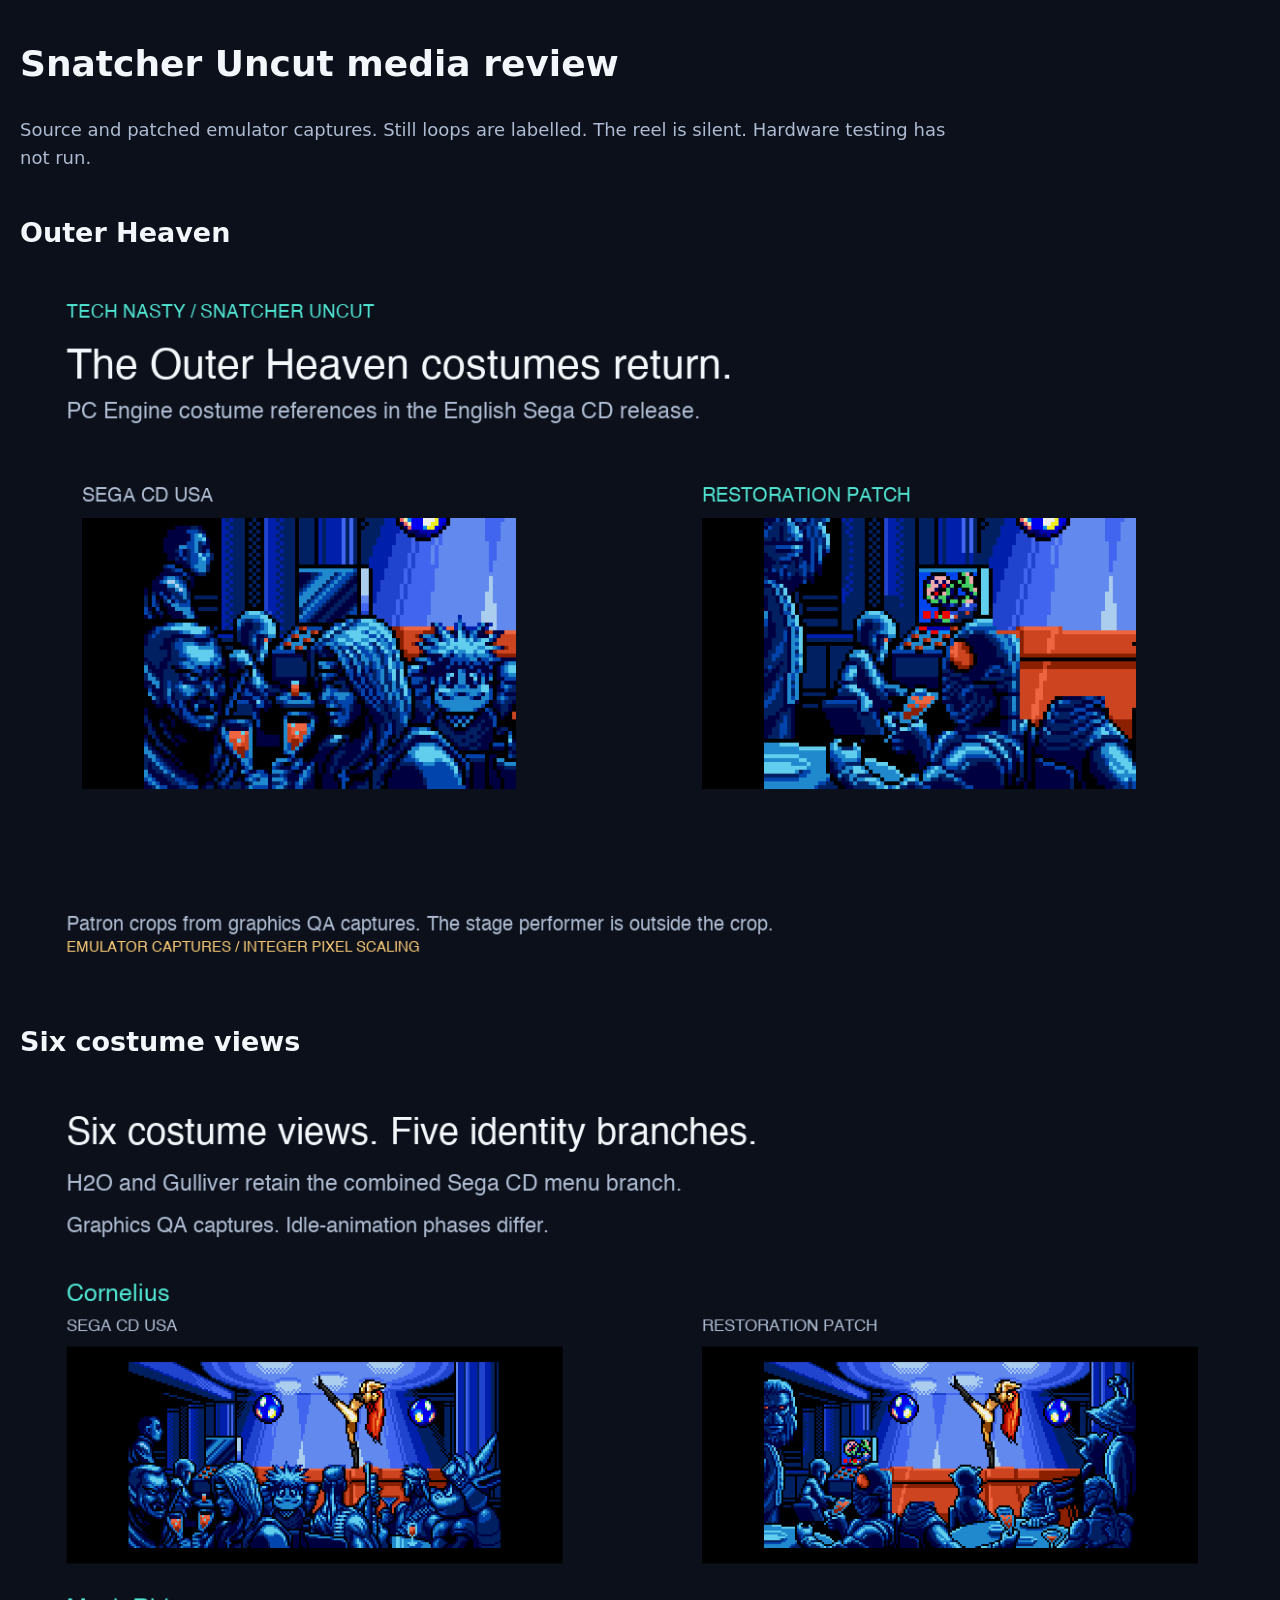
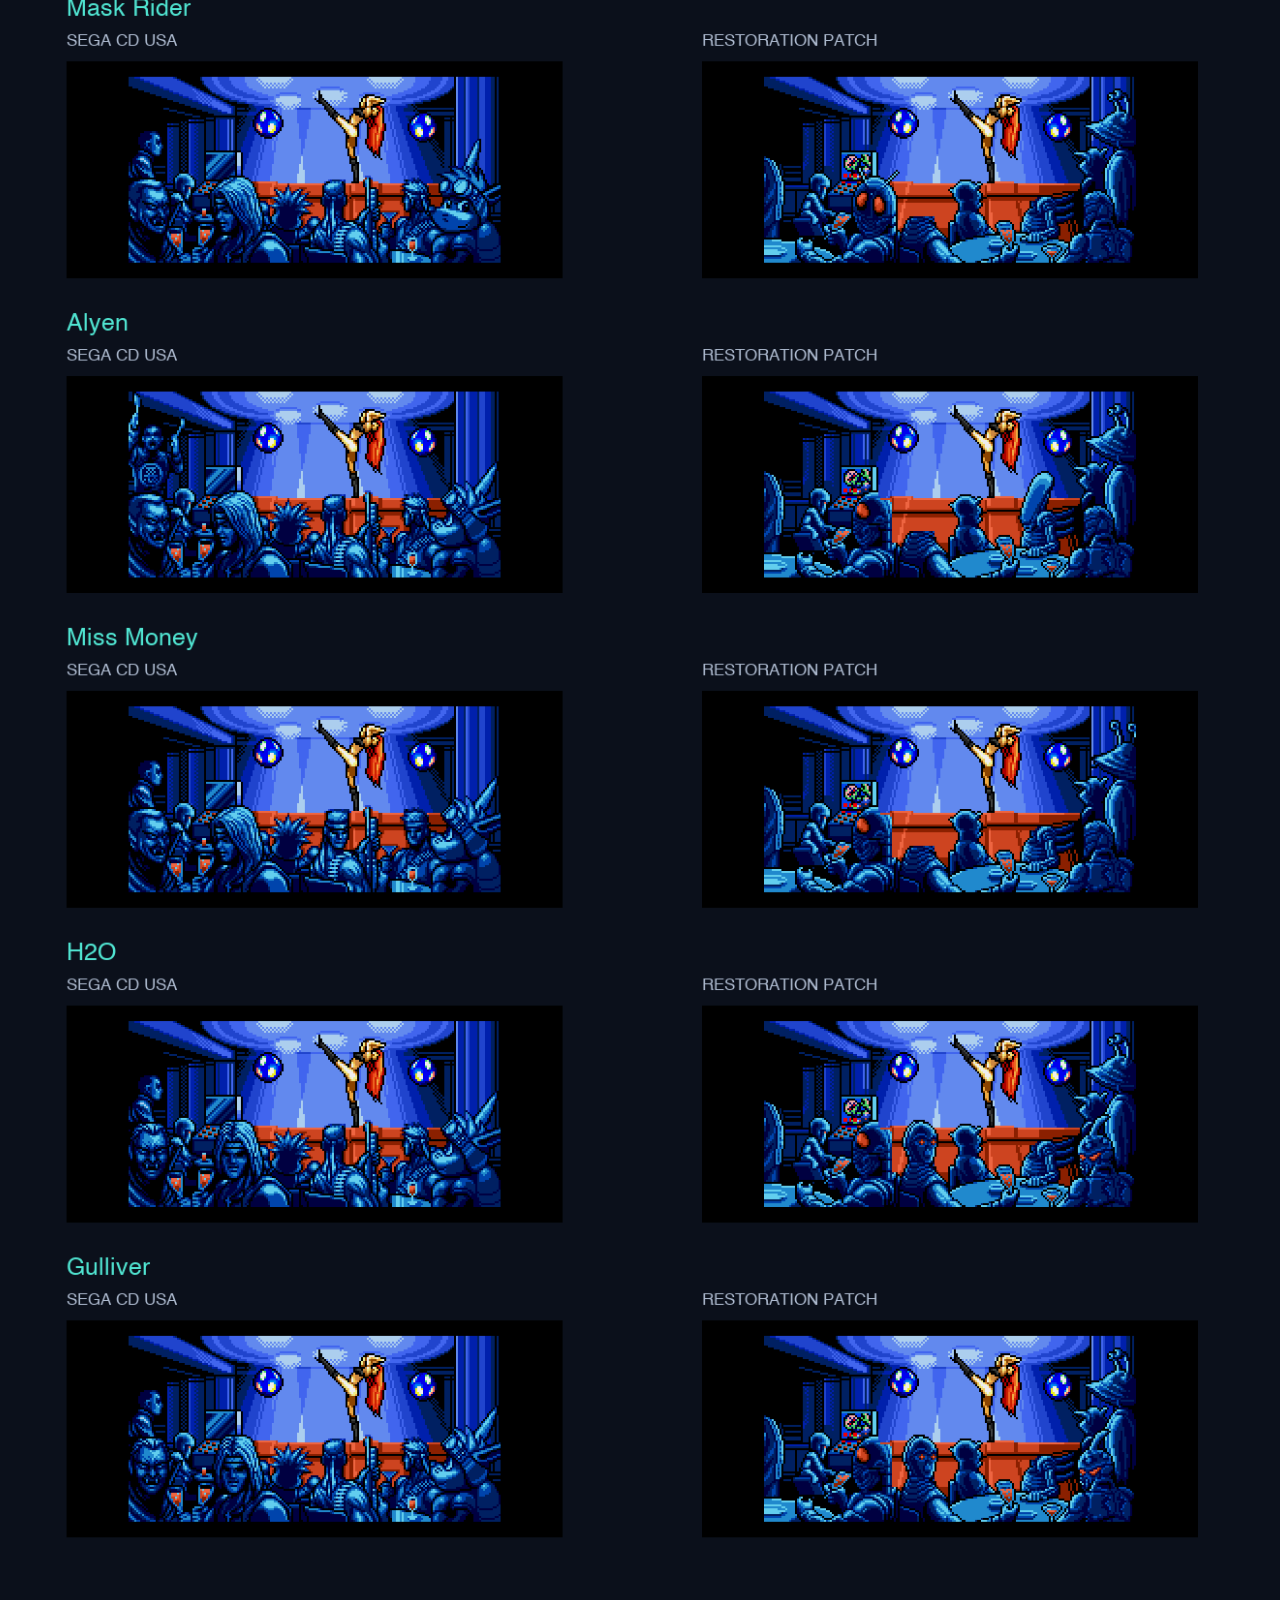
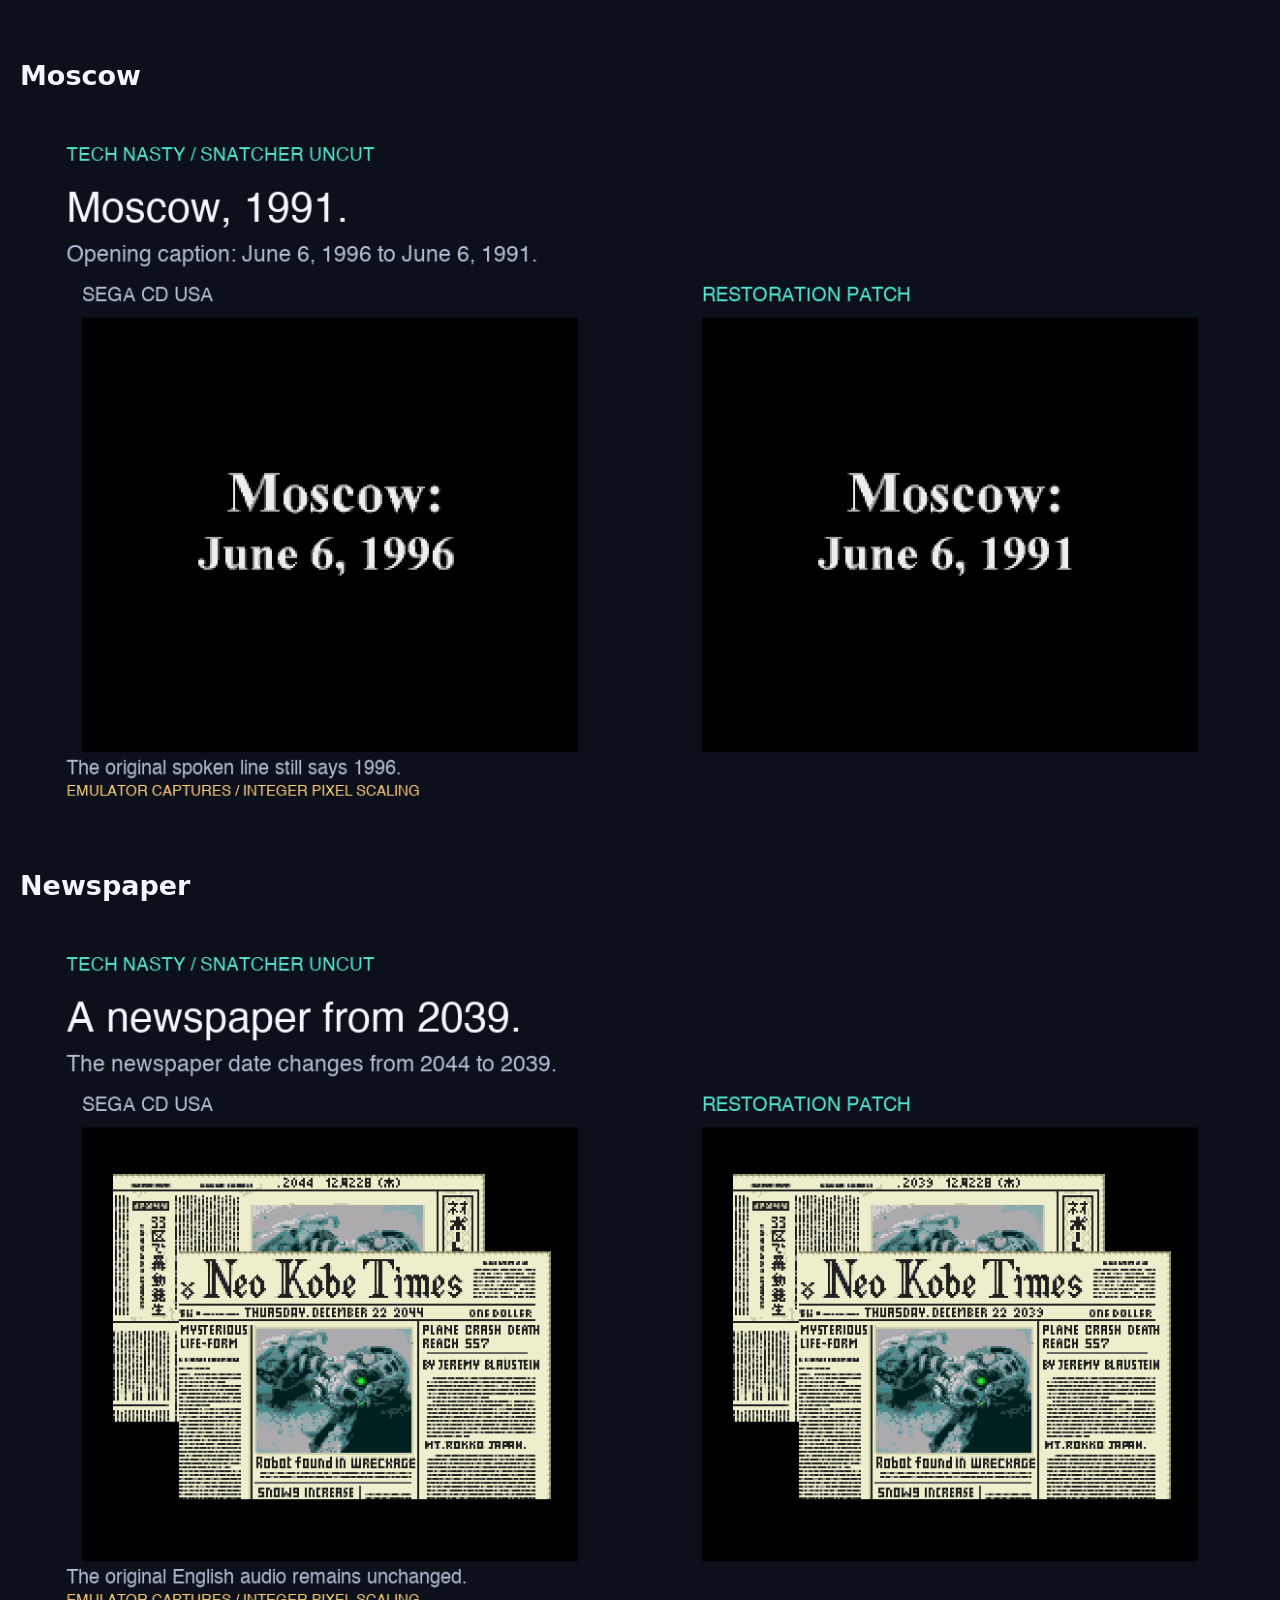
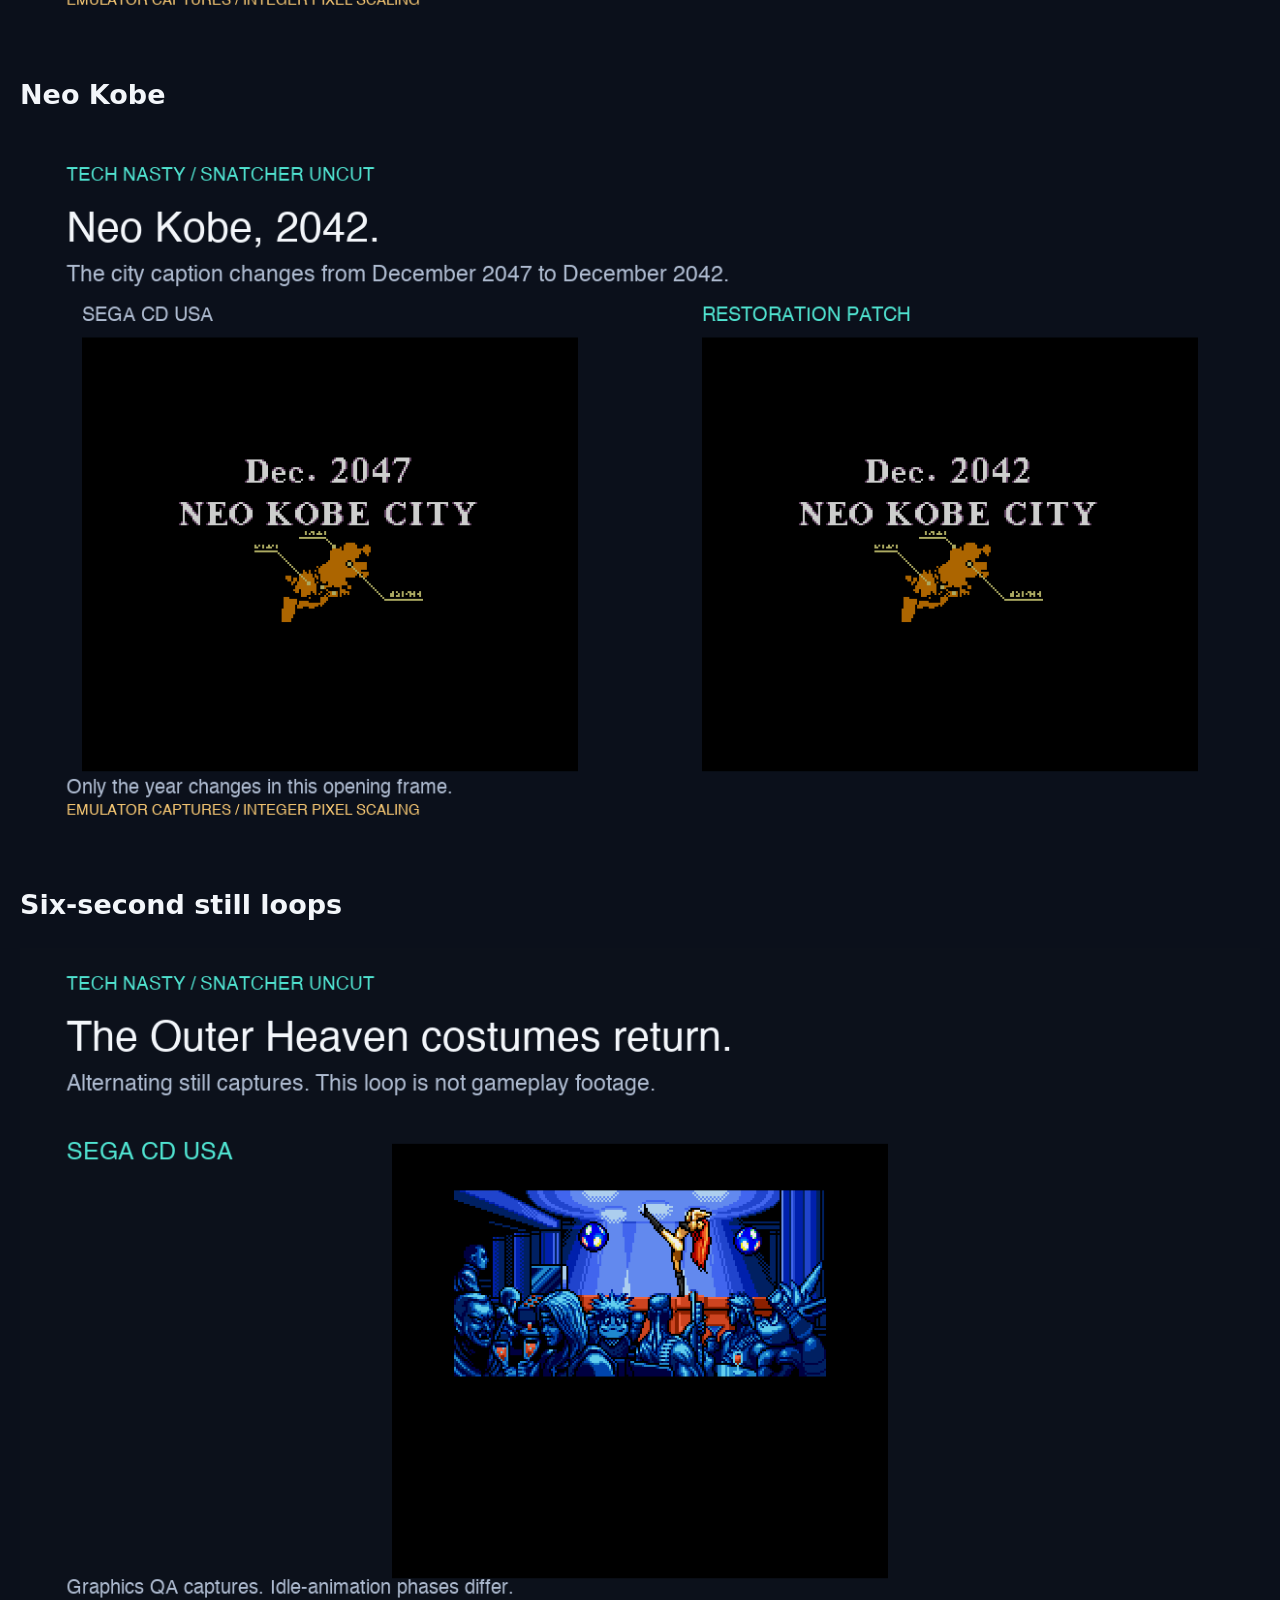
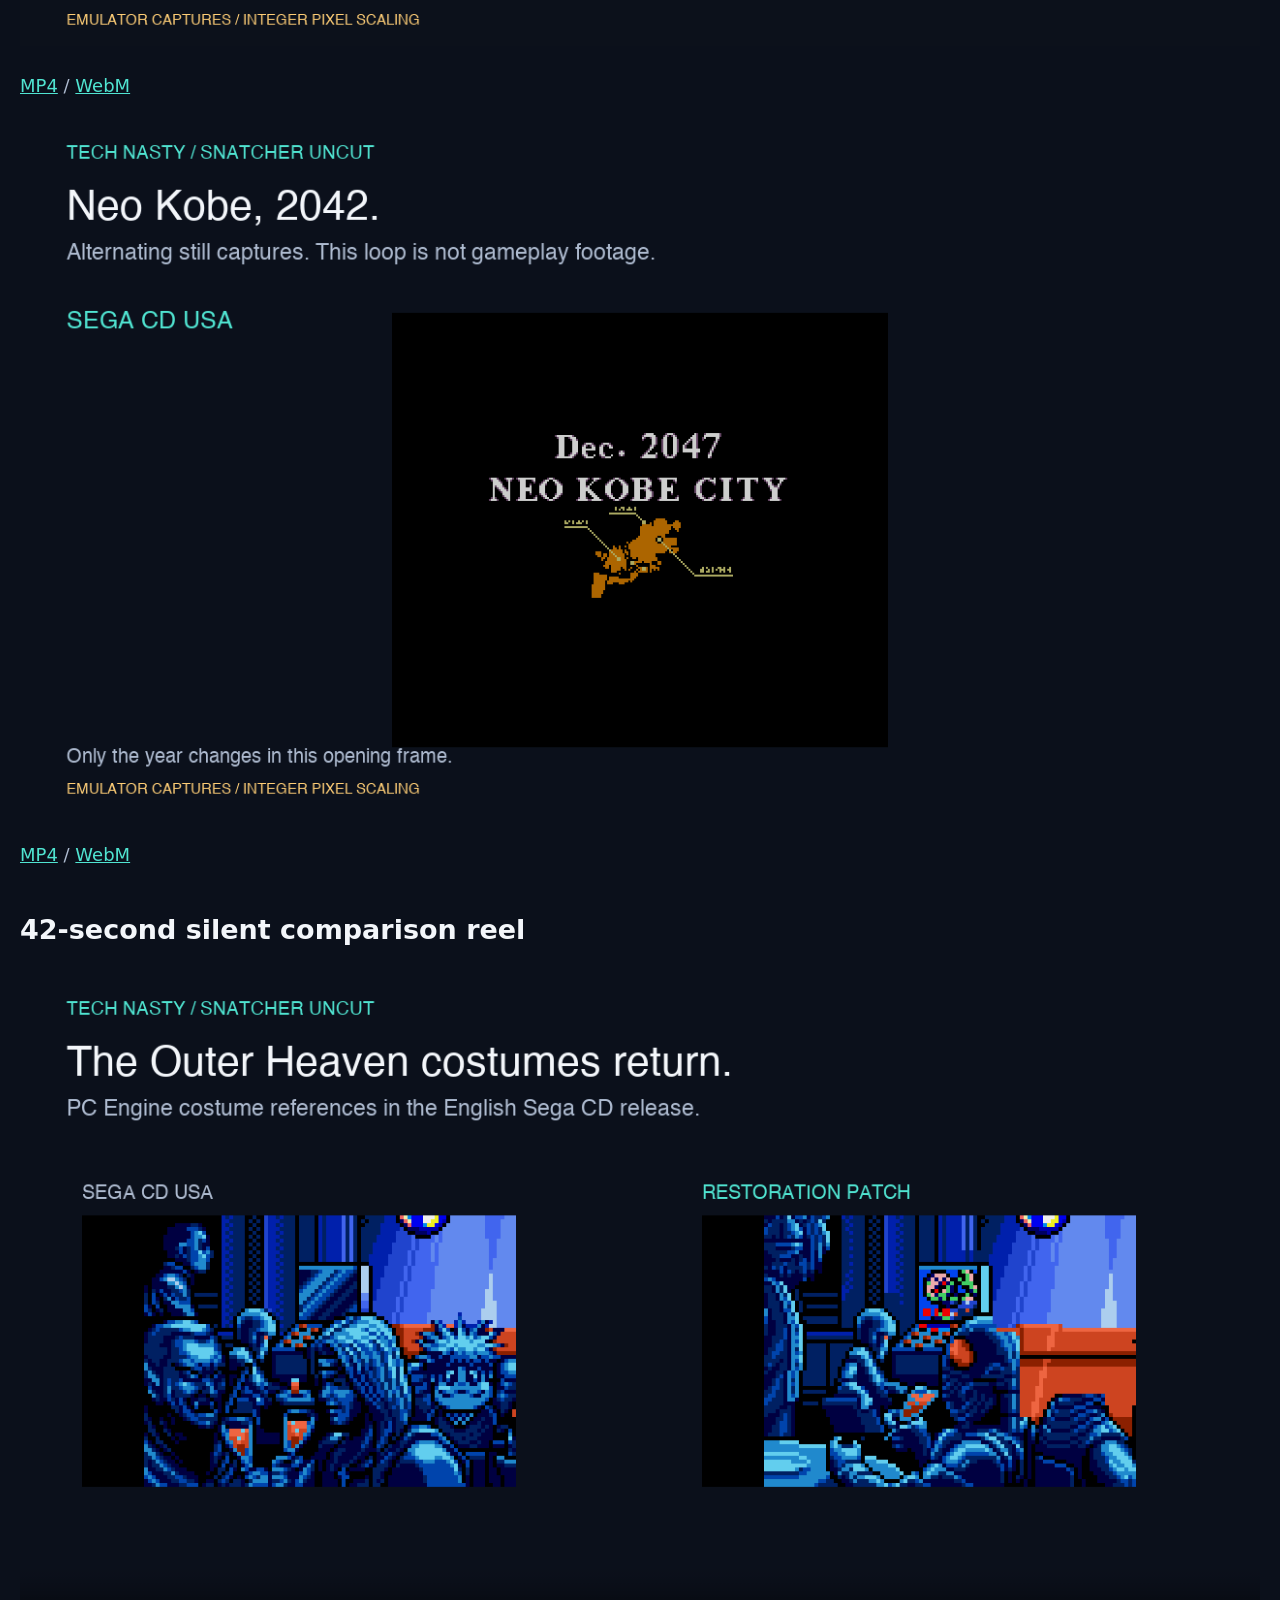
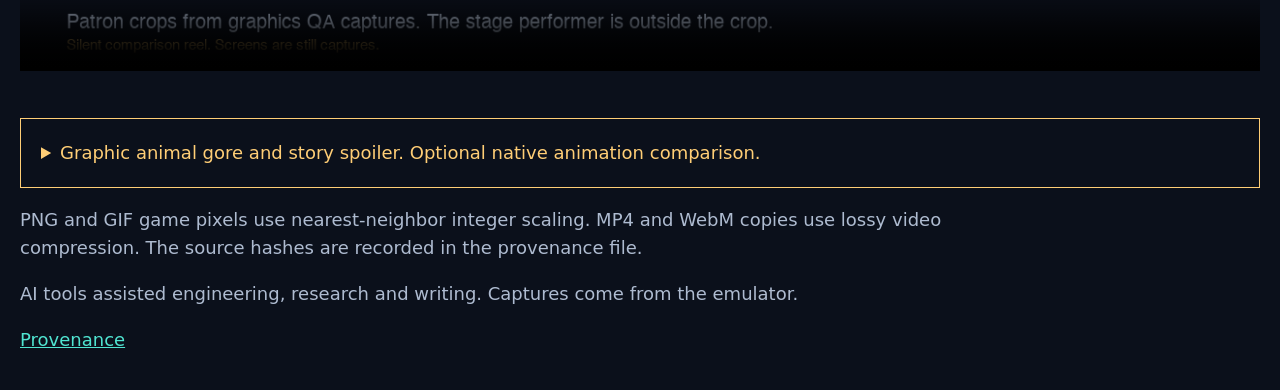
==== media/index.html @ a2b7e846 "Release Snatcher Uncut v0.9.0-rc1" ====
<!doctype html><html lang="en"><meta charset="utf-8"><meta name="viewport" content="width=device-width, initial-scale=1"><title>Snatcher Uncut media review</title><style>body{background:#0b101b;color:#f3f6fa;font:18px/1.55 system-ui,sans-serif;max-width:1280px;margin:36px auto;padding:0 20px}p{max-width:950px;color:#aebbd0}a{color:#50e4d1}img,video{width:100%;height:auto}section{margin:40px 0}details{border:1px solid #ffce76;padding:20px}summary{color:#ffce76;cursor:pointer}</style><h1>Snatcher Uncut media review</h1><p>Source and patched emulator captures. Still loops are labelled. The reel is silent. Hardware testing has not run.</p><section><h2>Outer Heaven</h2><img src="assets/outer-heaven-hero.png" alt="Outer Heaven original and patched comparison"></section><section><h2>Six costume views</h2><img src="assets/costume-gallery.png" alt="Six costume views original and patched comparison"></section><section><h2>Moscow</h2><img src="assets/moscow-comparison.png" alt="Moscow original and patched comparison"></section><section><h2>Newspaper</h2><img src="assets/newspaper-comparison.png" alt="Newspaper original and patched comparison"></section><section><h2>Neo Kobe</h2><img src="assets/neokobe-comparison.png" alt="Neo Kobe original and patched comparison"></section><section><h2>Six-second still loops</h2><img src="assets/outer-heaven-still-loop.gif" alt="Alternating source and patched still captures"><p><a href="assets/outer-heaven-still-loop.mp4">MP4</a> / <a href="assets/outer-heaven-still-loop.webm">WebM</a></p><img src="assets/chronology-still-loop.gif" alt="Alternating source and patched still captures"><p><a href="assets/chronology-still-loop.mp4">MP4</a> / <a href="assets/chronology-still-loop.webm">WebM</a></p></section><section><h2>42-second silent comparison reel</h2><video controls preload="none" poster="assets/release-reel-poster.png"><source src="assets/release-reel.mp4" type="video/mp4"><source src="assets/release-reel.webm" type="video/webm"></video></section><details><summary>Graphic animal gore and story spoiler. Optional native animation comparison.</summary><p>This five-second clip uses existing graphics QA frames. It does not show natural story progression. GIF timing approximates the captured sequence.</p><img loading="lazy" src="assets/dog-native-comparison-GORE.gif" alt="Graphic fictional animal corpse comparison"></details><p>PNG and GIF game pixels use nearest-neighbor integer scaling. MP4 and WebM copies use lossy video compression. The source hashes are recorded in the provenance file.</p><p>AI tools assisted engineering, research and writing. Captures come from the emulator.</p><p><a href="provenance.json">Provenance</a></p></html>
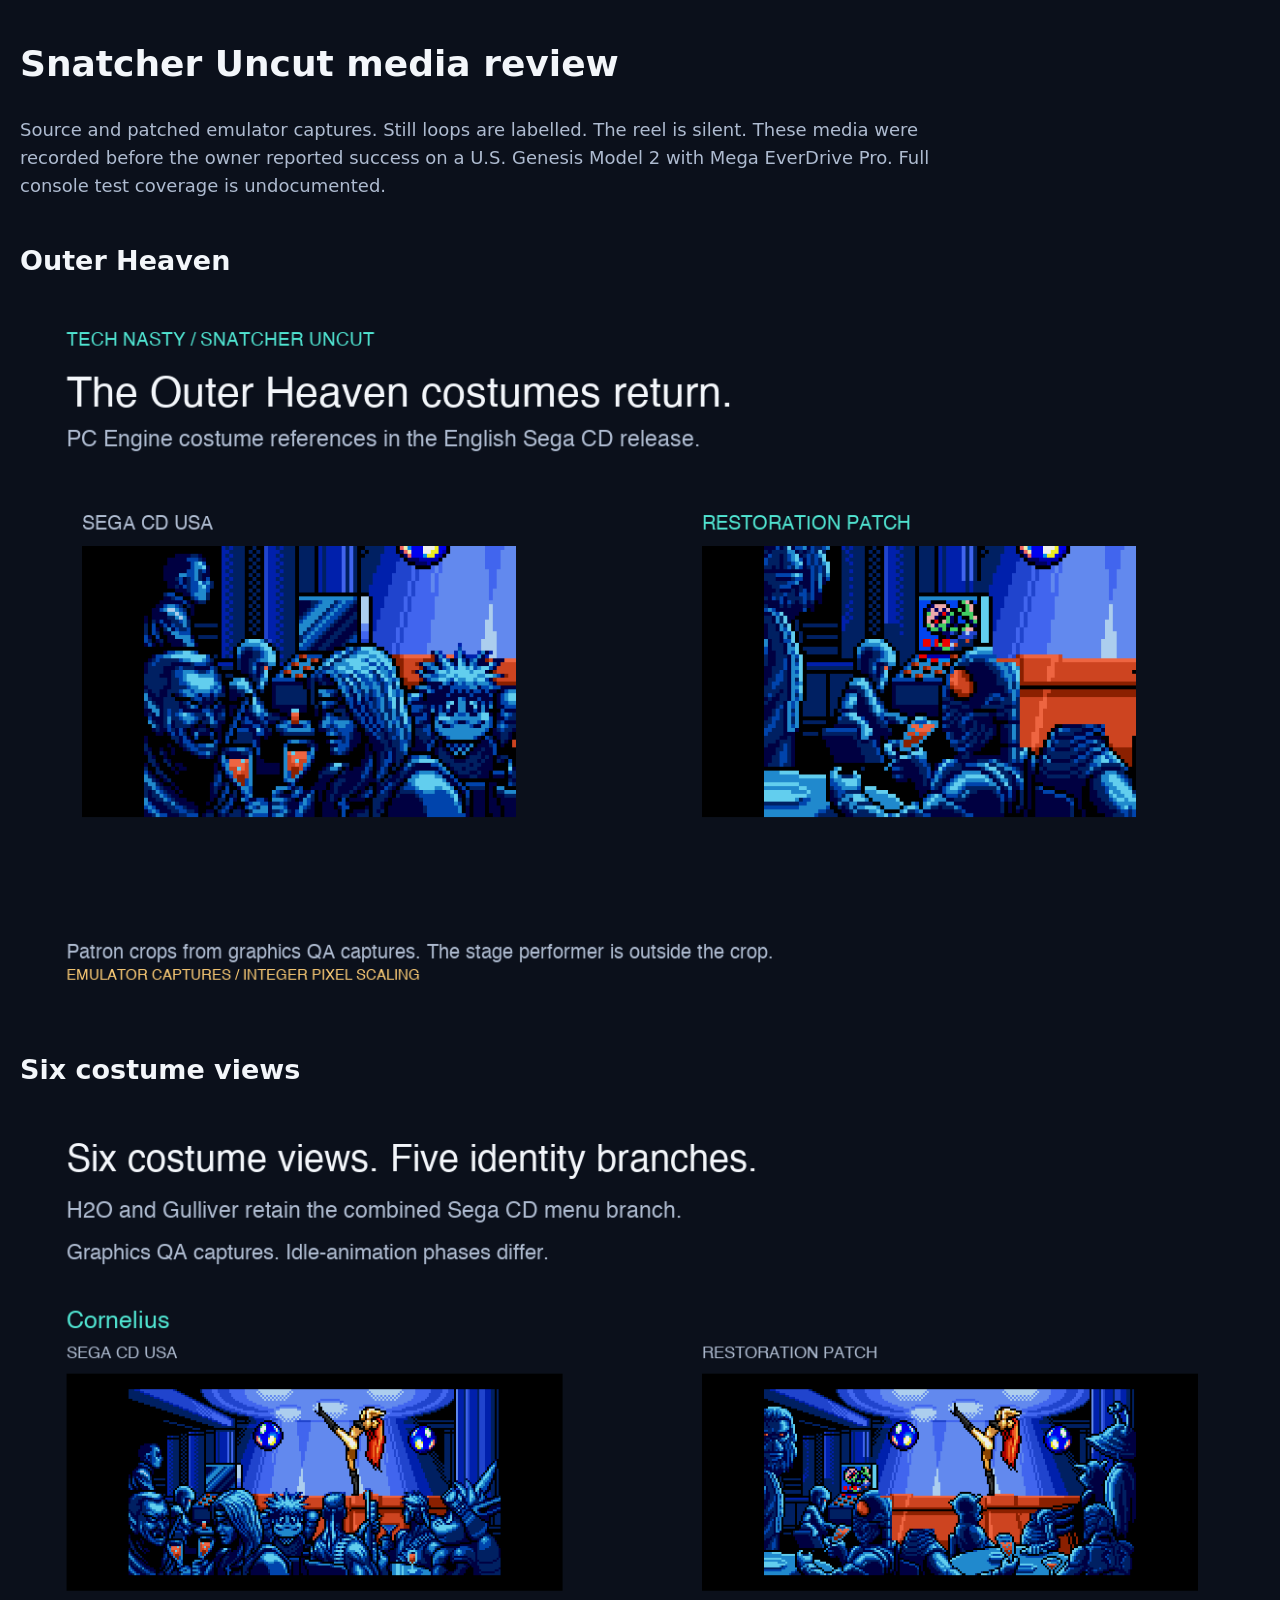
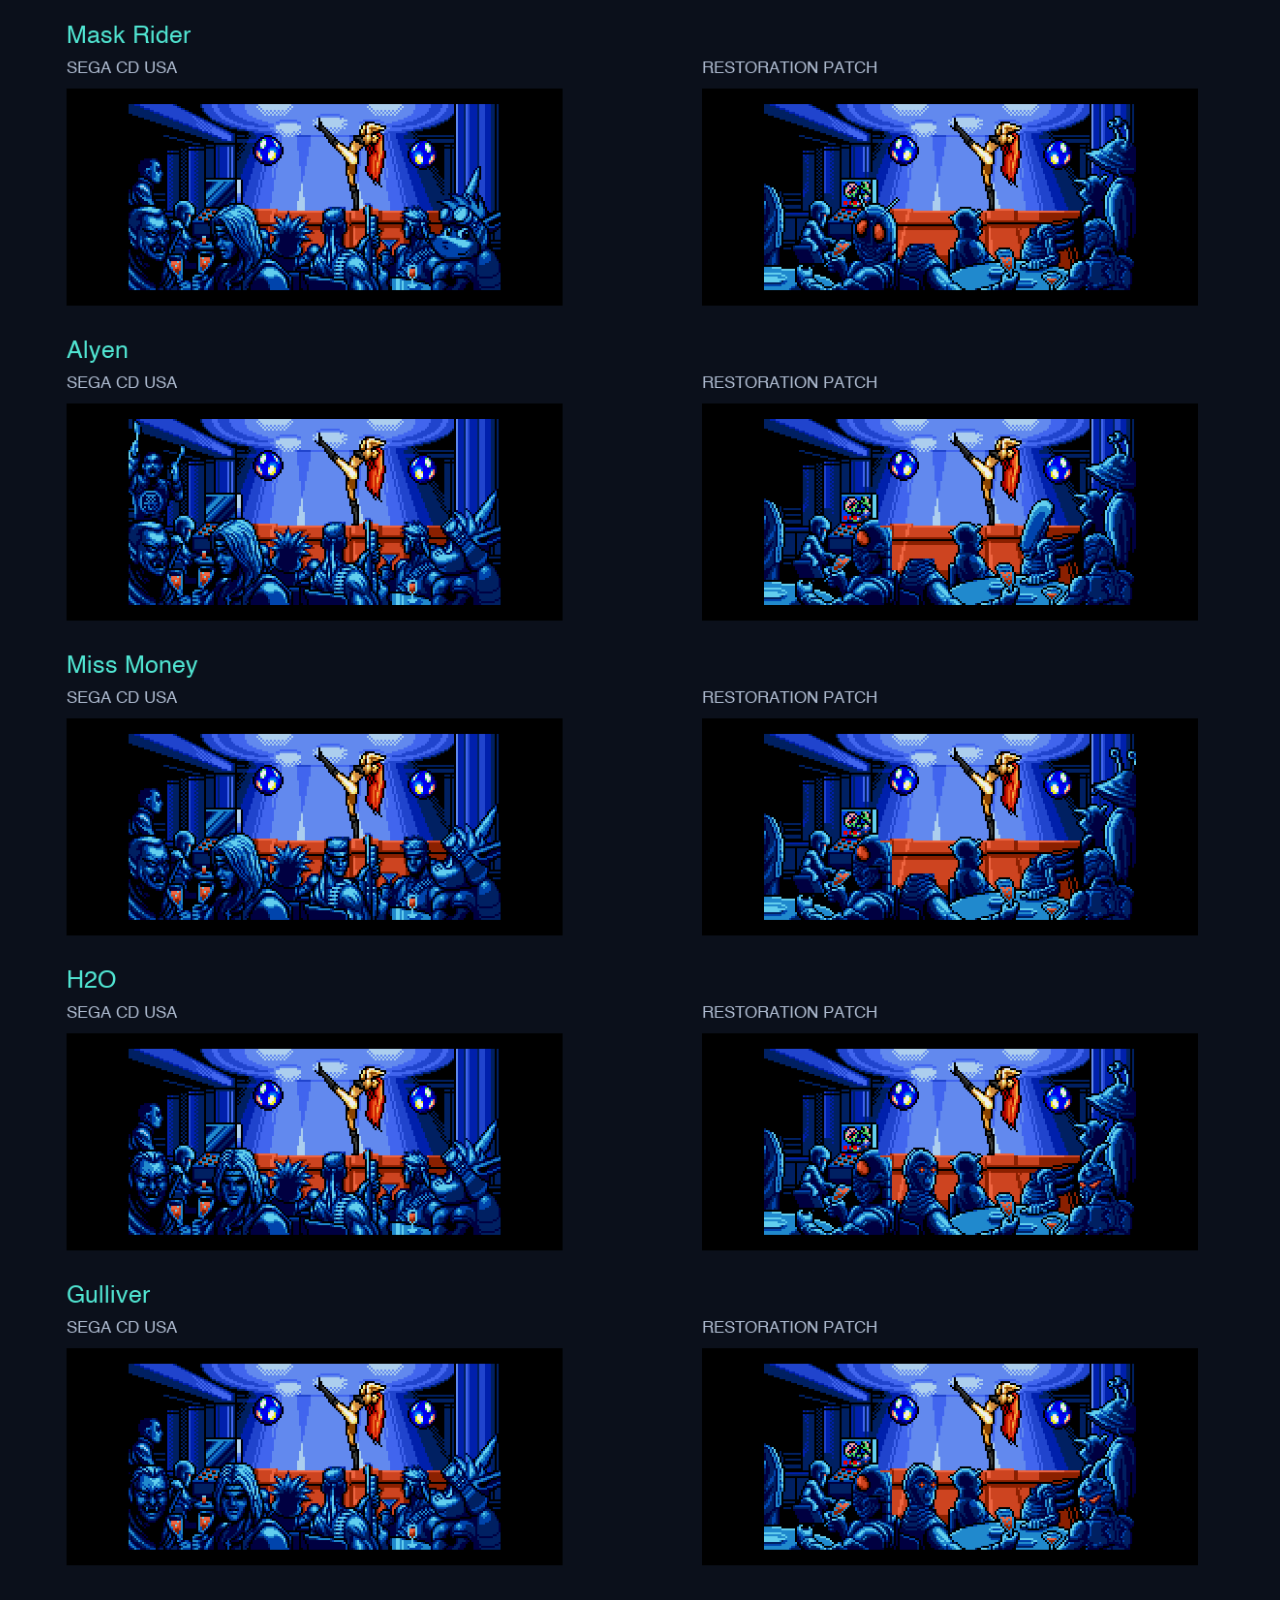
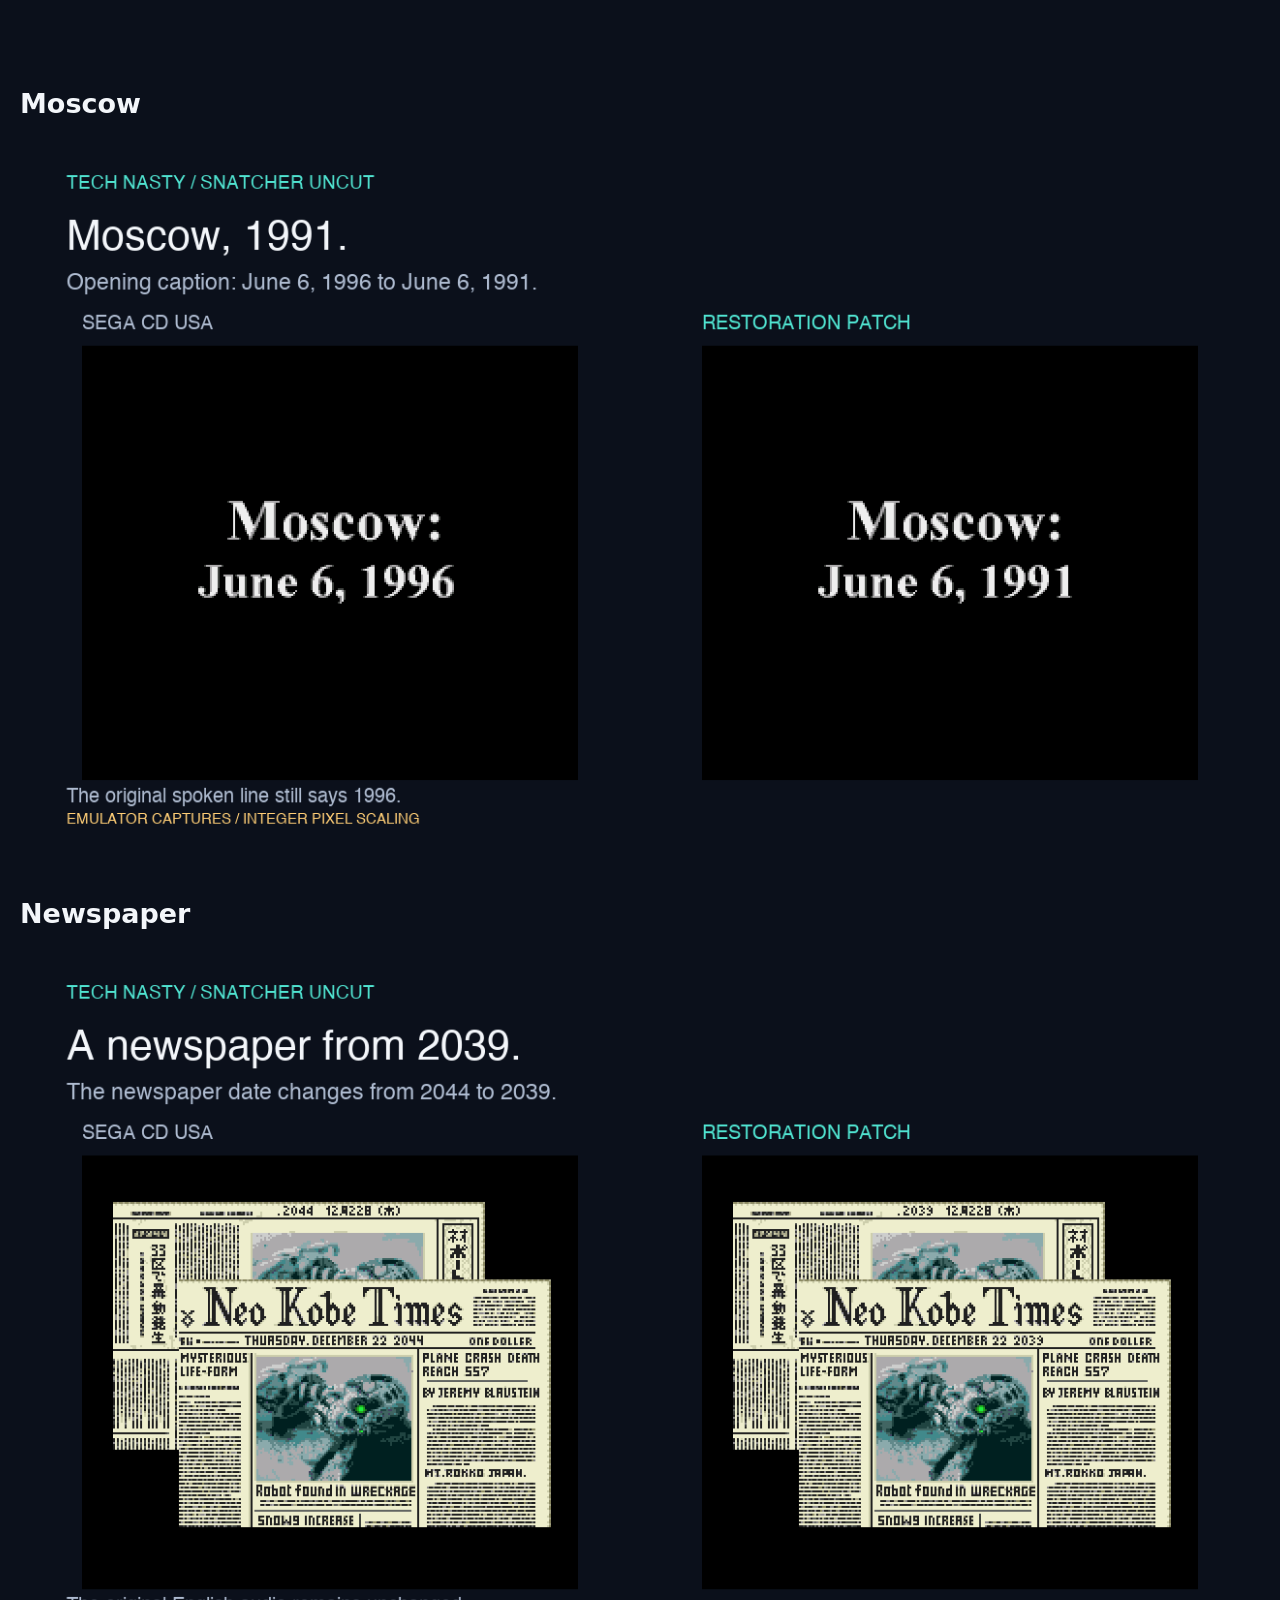
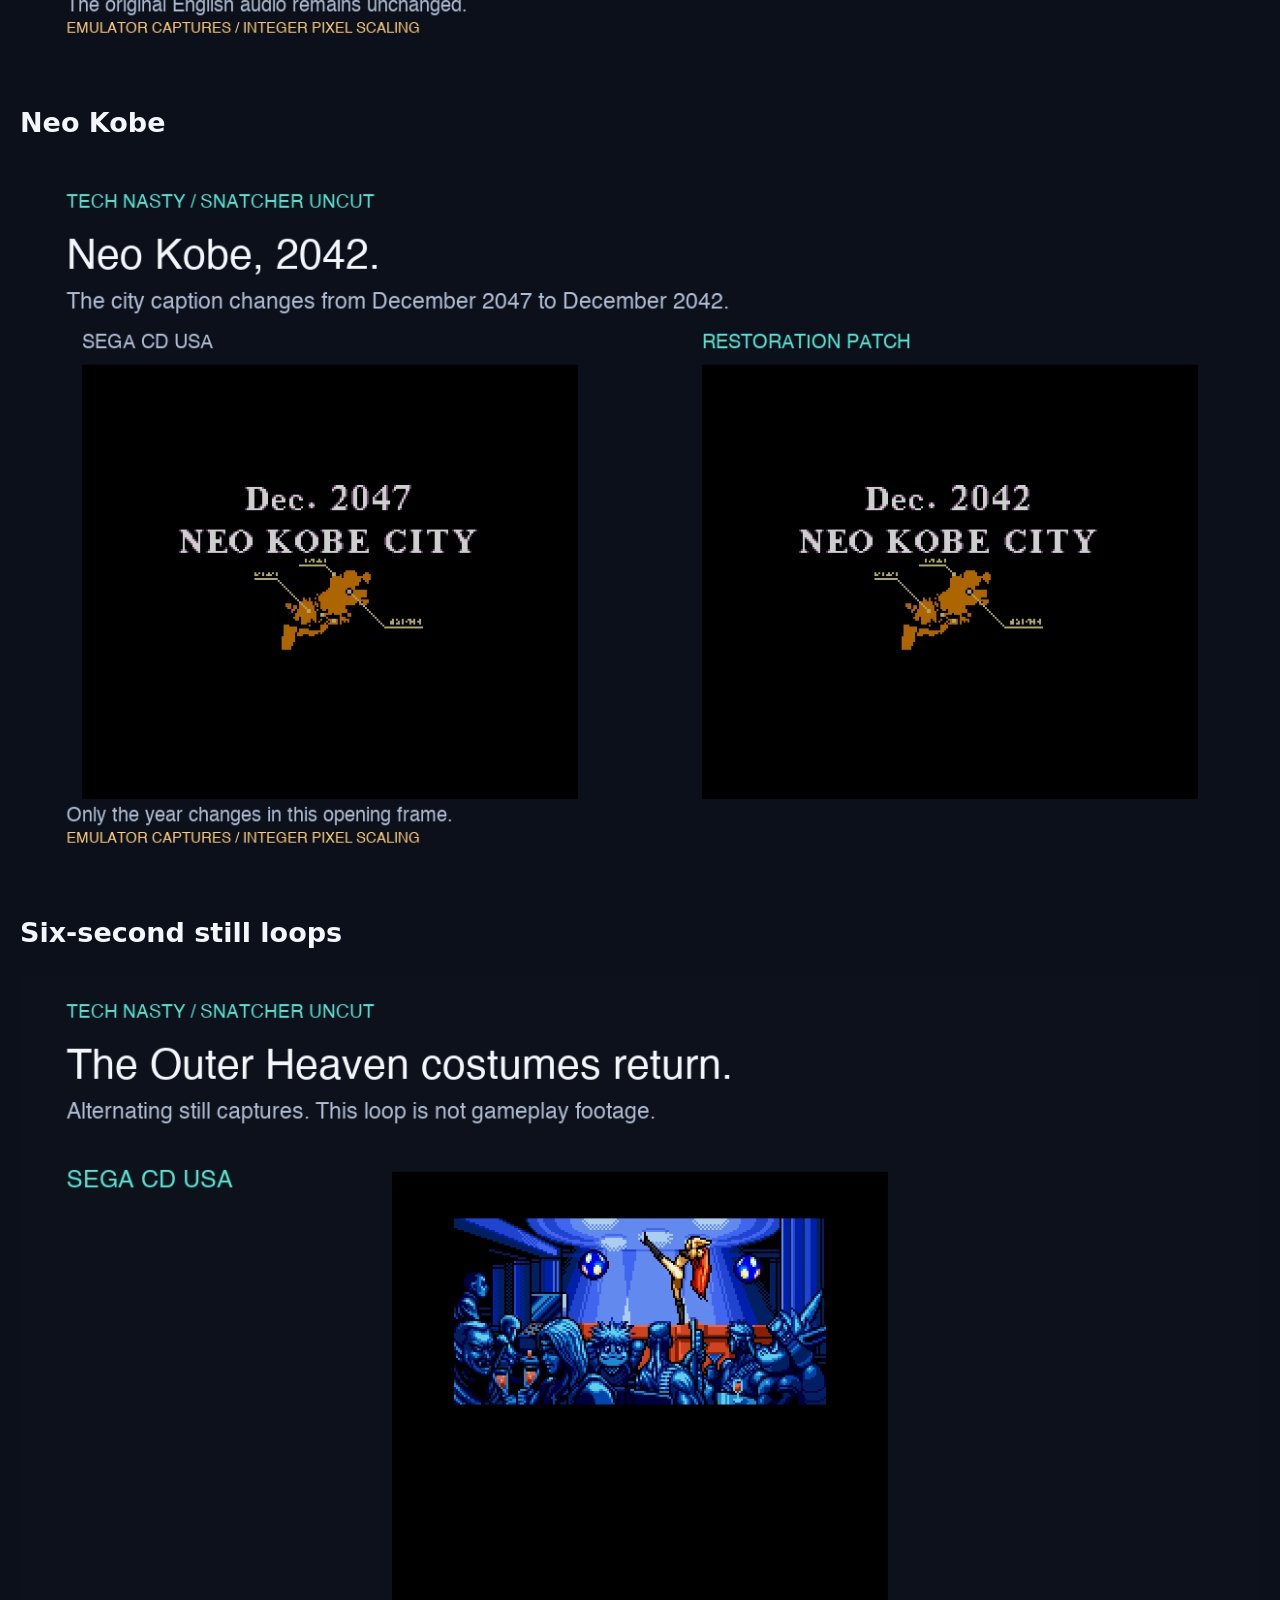
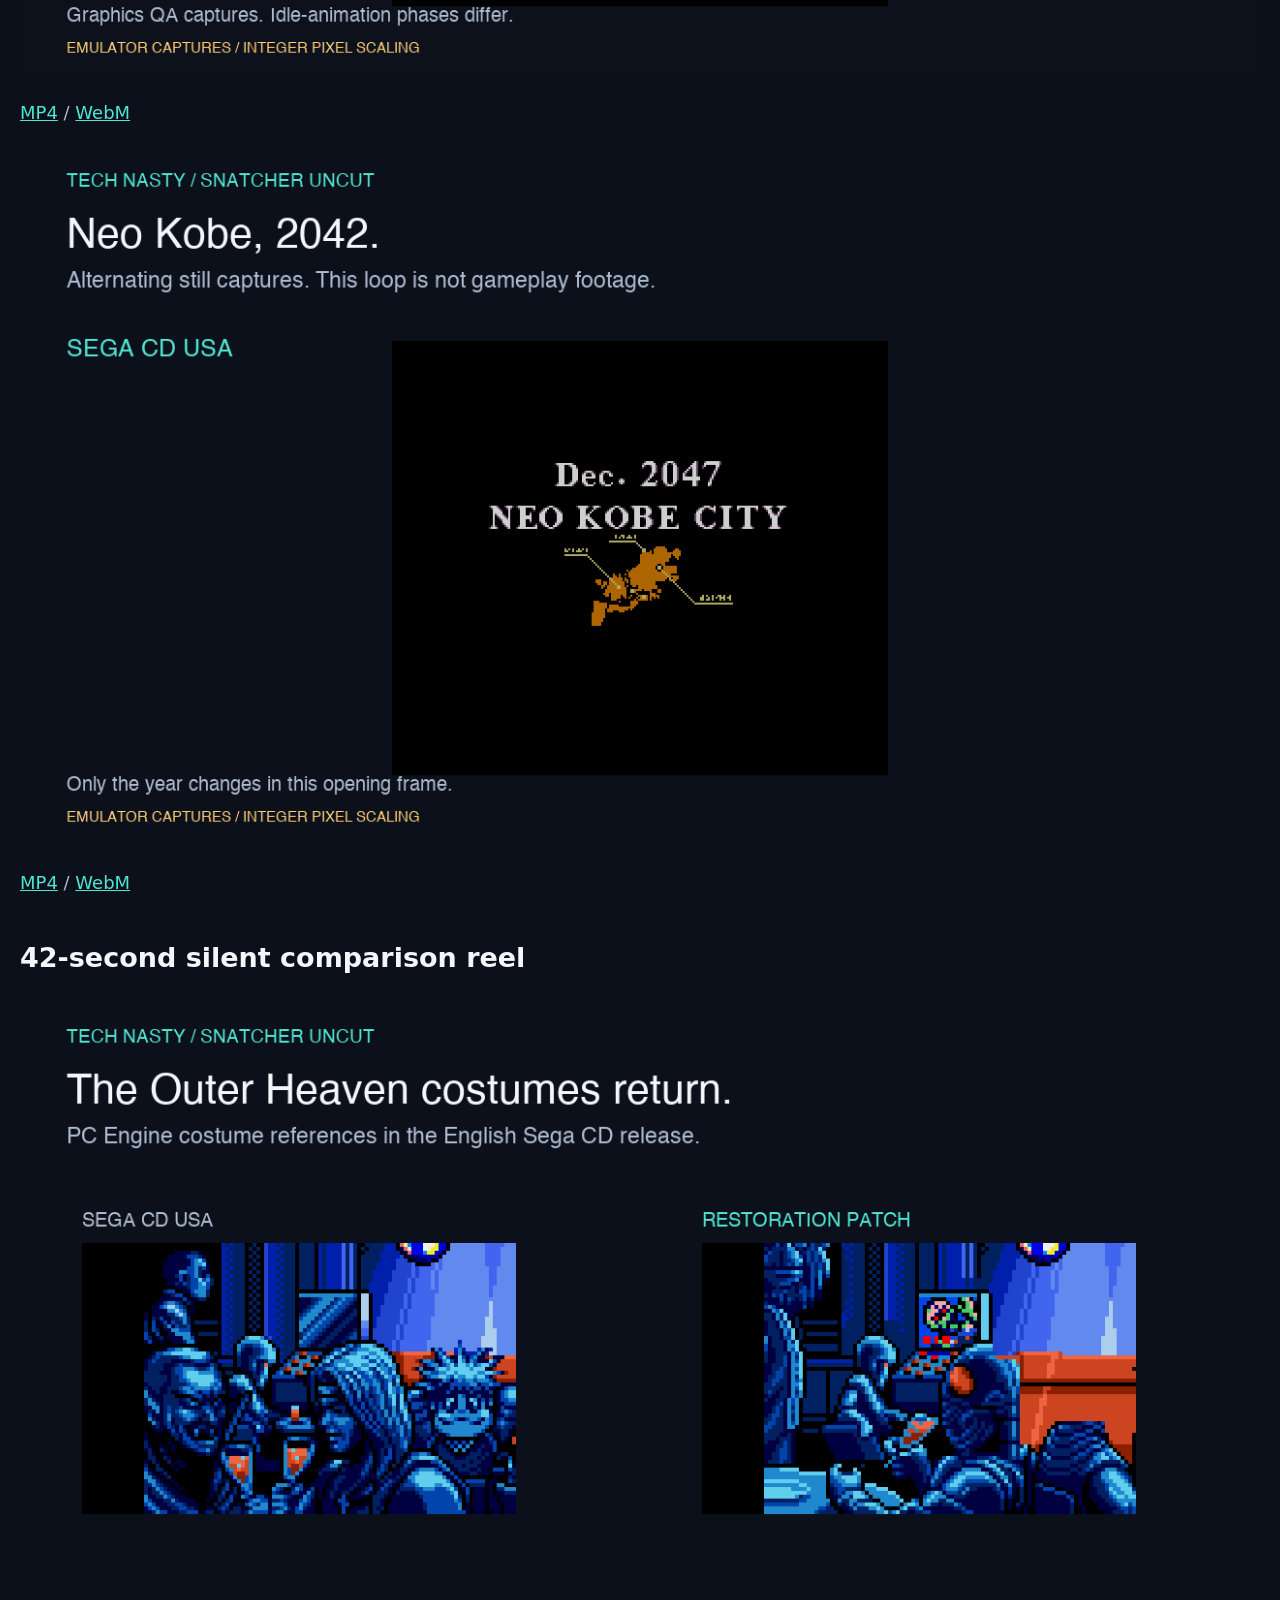
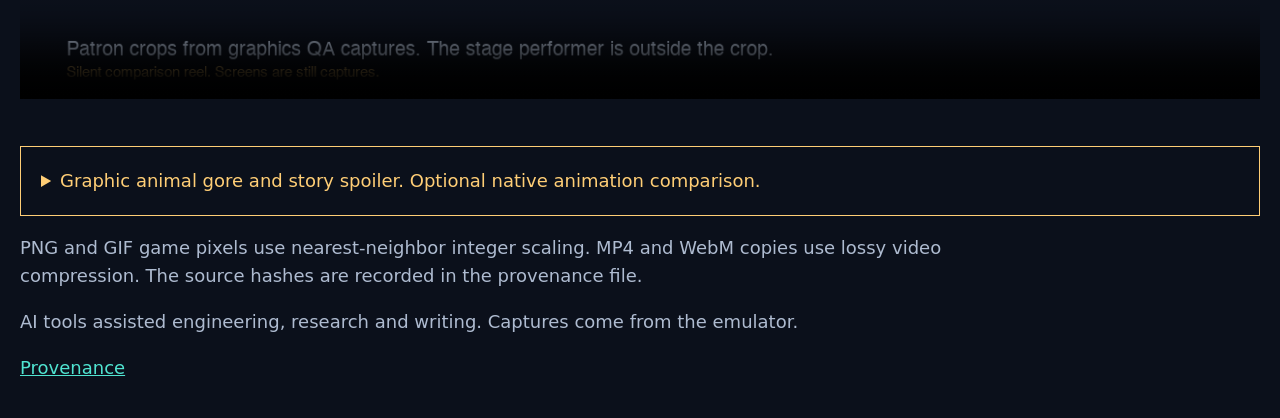
==== commit b26e6b26: "Record the owner console report" ====
--- a/media/index.html
+++ b/media/index.html
@@ -1 +1 @@
-<!doctype html><html lang="en"><meta charset="utf-8"><meta name="viewport" content="width=device-width, initial-scale=1"><title>Snatcher Uncut media review</title><style>body{background:#0b101b;color:#f3f6fa;font:18px/1.55 system-ui,sans-serif;max-width:1280px;margin:36px auto;padding:0 20px}p{max-width:950px;color:#aebbd0}a{color:#50e4d1}img,video{width:100%;height:auto}section{margin:40px 0}details{border:1px solid #ffce76;padding:20px}summary{color:#ffce76;cursor:pointer}</style><h1>Snatcher Uncut media review</h1><p>Source and patched emulator captures. Still loops are labelled. The reel is silent. Hardware testing has not run.</p><section><h2>Outer Heaven</h2><img src="assets/outer-heaven-hero.png" alt="Outer Heaven original and patched comparison"></section><section><h2>Six costume views</h2><img src="assets/costume-gallery.png" alt="Six costume views original and patched comparison"></section><section><h2>Moscow</h2><img src="assets/moscow-comparison.png" alt="Moscow original and patched comparison"></section><section><h2>Newspaper</h2><img src="assets/newspaper-comparison.png" alt="Newspaper original and patched comparison"></section><section><h2>Neo Kobe</h2><img src="assets/neokobe-comparison.png" alt="Neo Kobe original and patched comparison"></section><section><h2>Six-second still loops</h2><img src="assets/outer-heaven-still-loop.gif" alt="Alternating source and patched still captures"><p><a href="assets/outer-heaven-still-loop.mp4">MP4</a> / <a href="assets/outer-heaven-still-loop.webm">WebM</a></p><img src="assets/chronology-still-loop.gif" alt="Alternating source and patched still captures"><p><a href="assets/chronology-still-loop.mp4">MP4</a> / <a href="assets/chronology-still-loop.webm">WebM</a></p></section><section><h2>42-second silent comparison reel</h2><video controls preload="none" poster="assets/release-reel-poster.png"><source src="assets/release-reel.mp4" type="video/mp4"><source src="assets/release-reel.webm" type="video/webm"></video></section><details><summary>Graphic animal gore and story spoiler. Optional native animation comparison.</summary><p>This five-second clip uses existing graphics QA frames. It does not show natural story progression. GIF timing approximates the captured sequence.</p><img loading="lazy" src="assets/dog-native-comparison-GORE.gif" alt="Graphic fictional animal corpse comparison"></details><p>PNG and GIF game pixels use nearest-neighbor integer scaling. MP4 and WebM copies use lossy video compression. The source hashes are recorded in the provenance file.</p><p>AI tools assisted engineering, research and writing. Captures come from the emulator.</p><p><a href="provenance.json">Provenance</a></p></html>+<!doctype html><html lang="en"><meta charset="utf-8"><meta name="viewport" content="width=device-width, initial-scale=1"><title>Snatcher Uncut media review</title><style>body{background:#0b101b;color:#f3f6fa;font:18px/1.55 system-ui,sans-serif;max-width:1280px;margin:36px auto;padding:0 20px}p{max-width:950px;color:#aebbd0}a{color:#50e4d1}img,video{width:100%;height:auto}section{margin:40px 0}details{border:1px solid #ffce76;padding:20px}summary{color:#ffce76;cursor:pointer}</style><h1>Snatcher Uncut media review</h1><p>Source and patched emulator captures. Still loops are labelled. The reel is silent. These media were recorded before the owner reported success on a U.S. Genesis Model 2 with Mega EverDrive Pro. Full console test coverage is undocumented.</p><section><h2>Outer Heaven</h2><img src="assets/outer-heaven-hero.png" alt="Outer Heaven original and patched comparison"></section><section><h2>Six costume views</h2><img src="assets/costume-gallery.png" alt="Six costume views original and patched comparison"></section><section><h2>Moscow</h2><img src="assets/moscow-comparison.png" alt="Moscow original and patched comparison"></section><section><h2>Newspaper</h2><img src="assets/newspaper-comparison.png" alt="Newspaper original and patched comparison"></section><section><h2>Neo Kobe</h2><img src="assets/neokobe-comparison.png" alt="Neo Kobe original and patched comparison"></section><section><h2>Six-second still loops</h2><img src="assets/outer-heaven-still-loop.gif" alt="Alternating source and patched still captures"><p><a href="assets/outer-heaven-still-loop.mp4">MP4</a> / <a href="assets/outer-heaven-still-loop.webm">WebM</a></p><img src="assets/chronology-still-loop.gif" alt="Alternating source and patched still captures"><p><a href="assets/chronology-still-loop.mp4">MP4</a> / <a href="assets/chronology-still-loop.webm">WebM</a></p></section><section><h2>42-second silent comparison reel</h2><video controls preload="none" poster="assets/release-reel-poster.png"><source src="assets/release-reel.mp4" type="video/mp4"><source src="assets/release-reel.webm" type="video/webm"></video></section><details><summary>Graphic animal gore and story spoiler. Optional native animation comparison.</summary><p>This five-second clip uses existing graphics QA frames. It does not show natural story progression. GIF timing approximates the captured sequence.</p><img loading="lazy" src="assets/dog-native-comparison-GORE.gif" alt="Graphic fictional animal corpse comparison"></details><p>PNG and GIF game pixels use nearest-neighbor integer scaling. MP4 and WebM copies use lossy video compression. The source hashes are recorded in the provenance file.</p><p>AI tools assisted engineering, research and writing. Captures come from the emulator.</p><p><a href="provenance.json">Provenance</a></p></html>
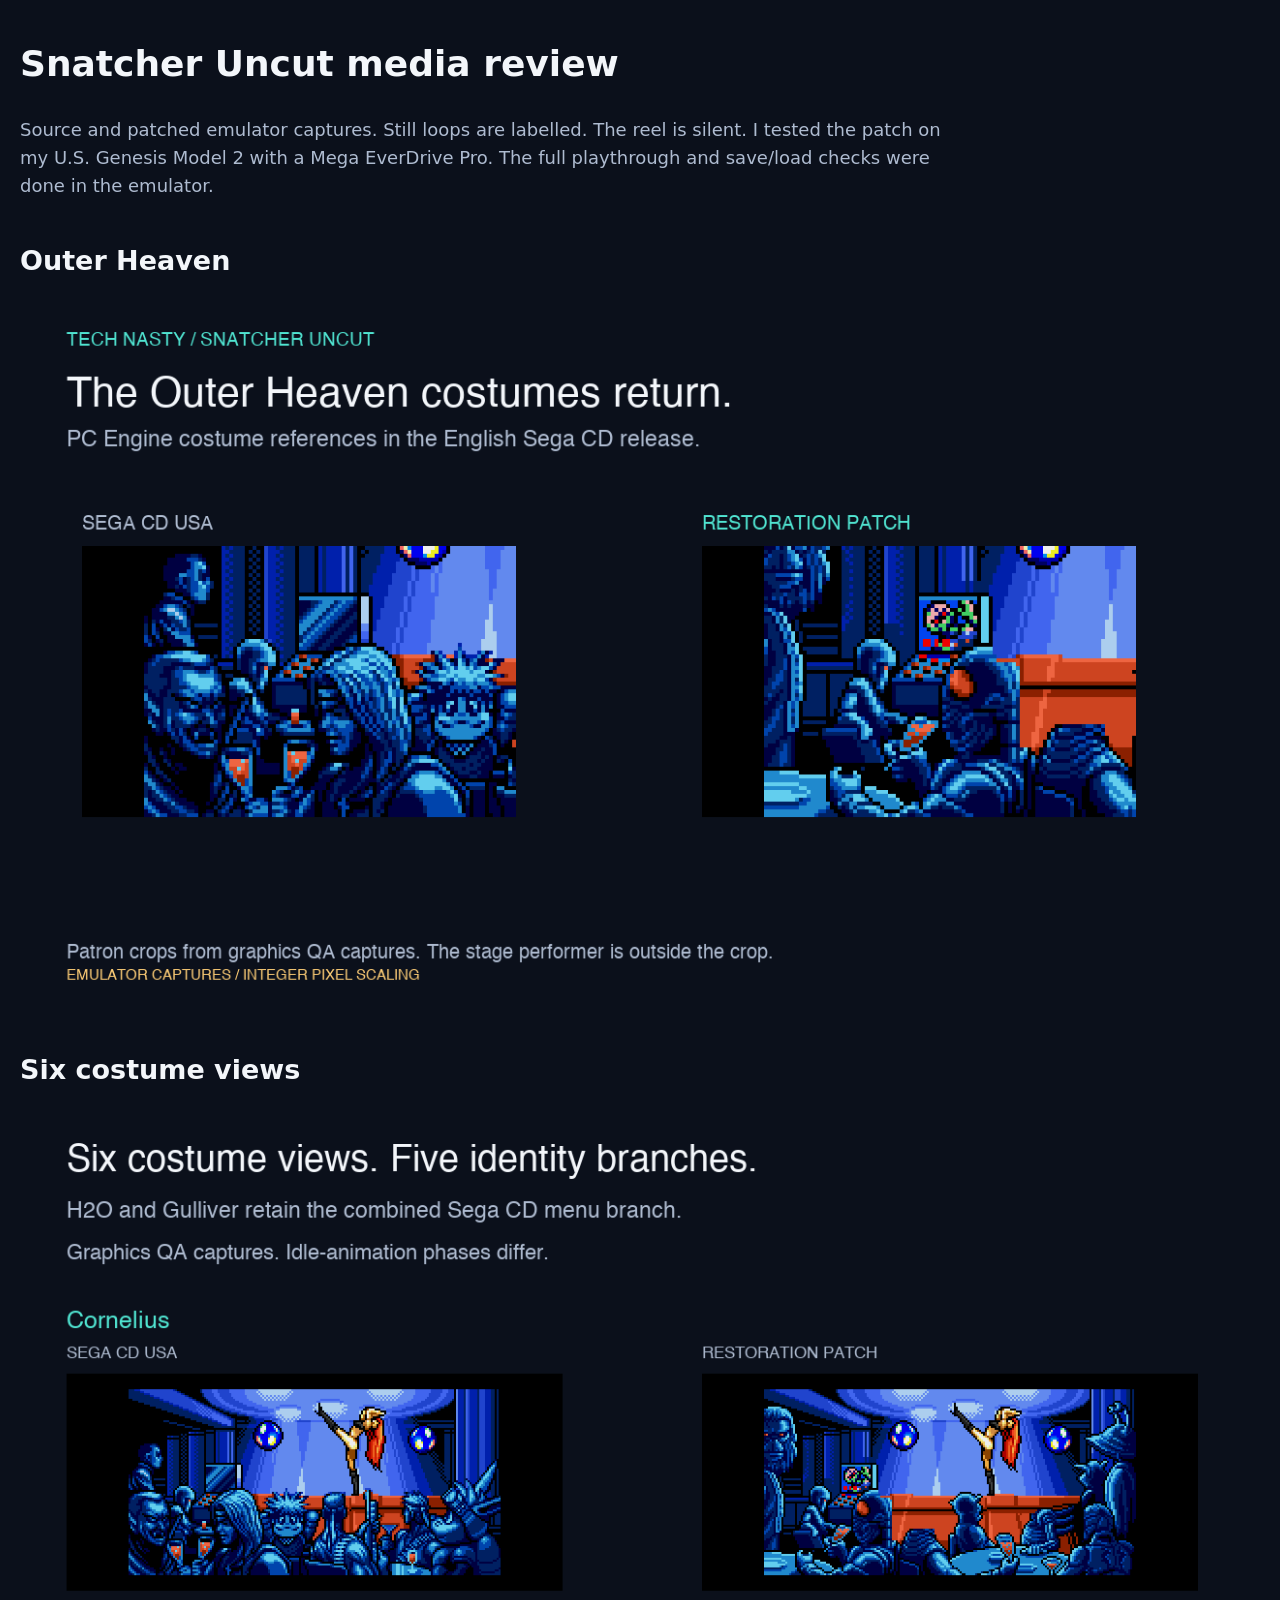
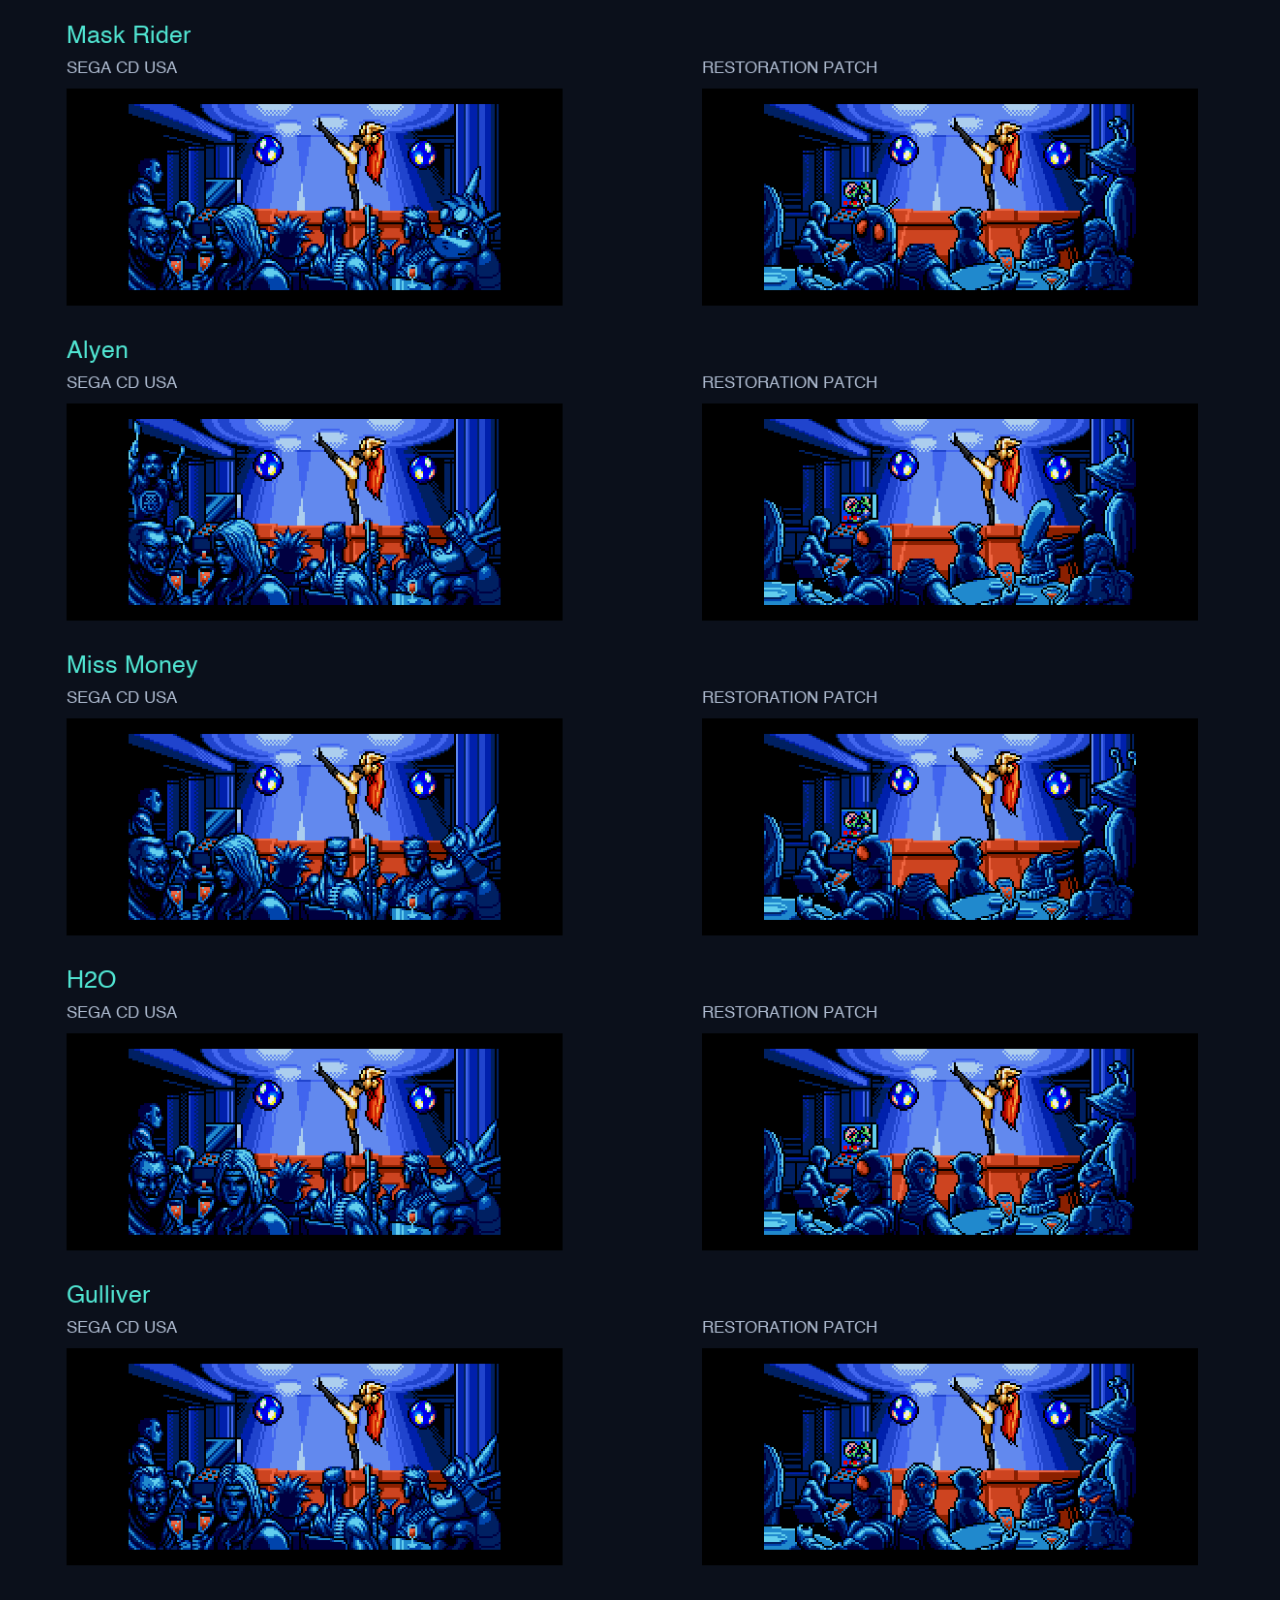
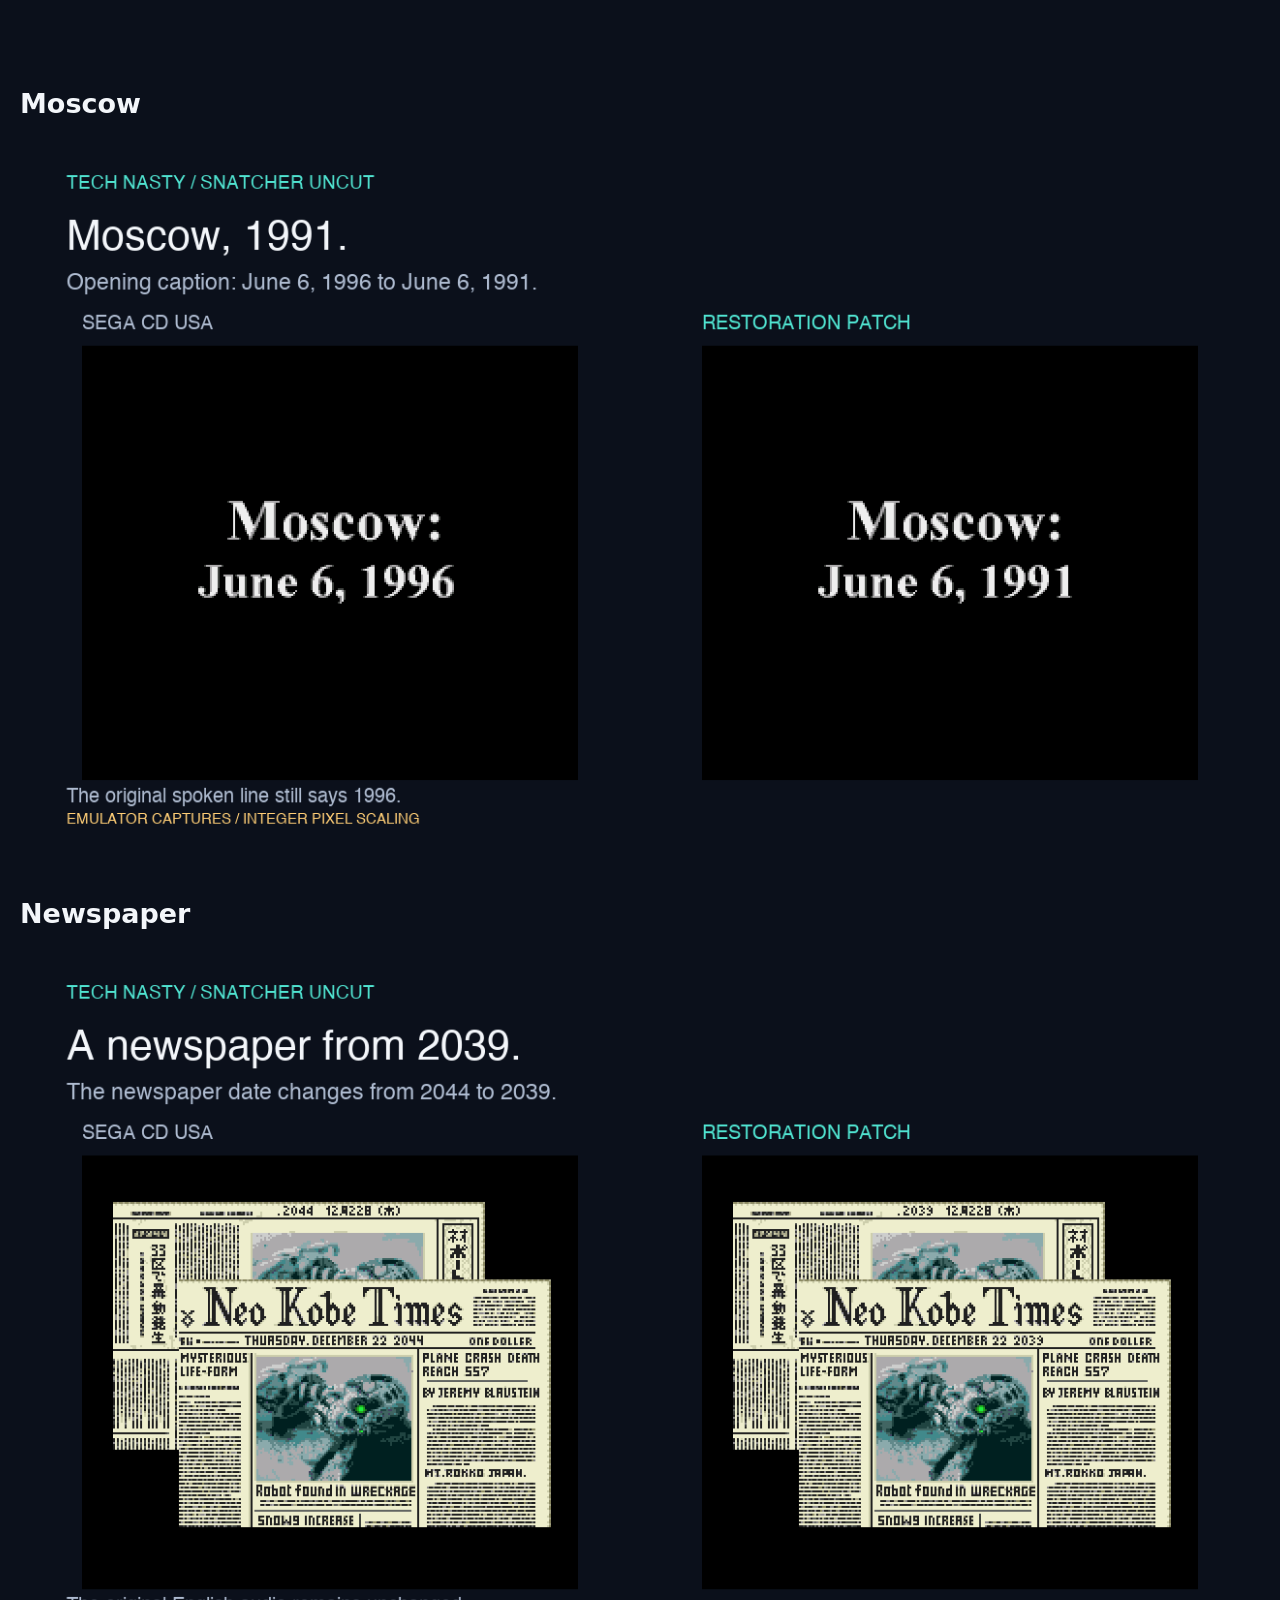
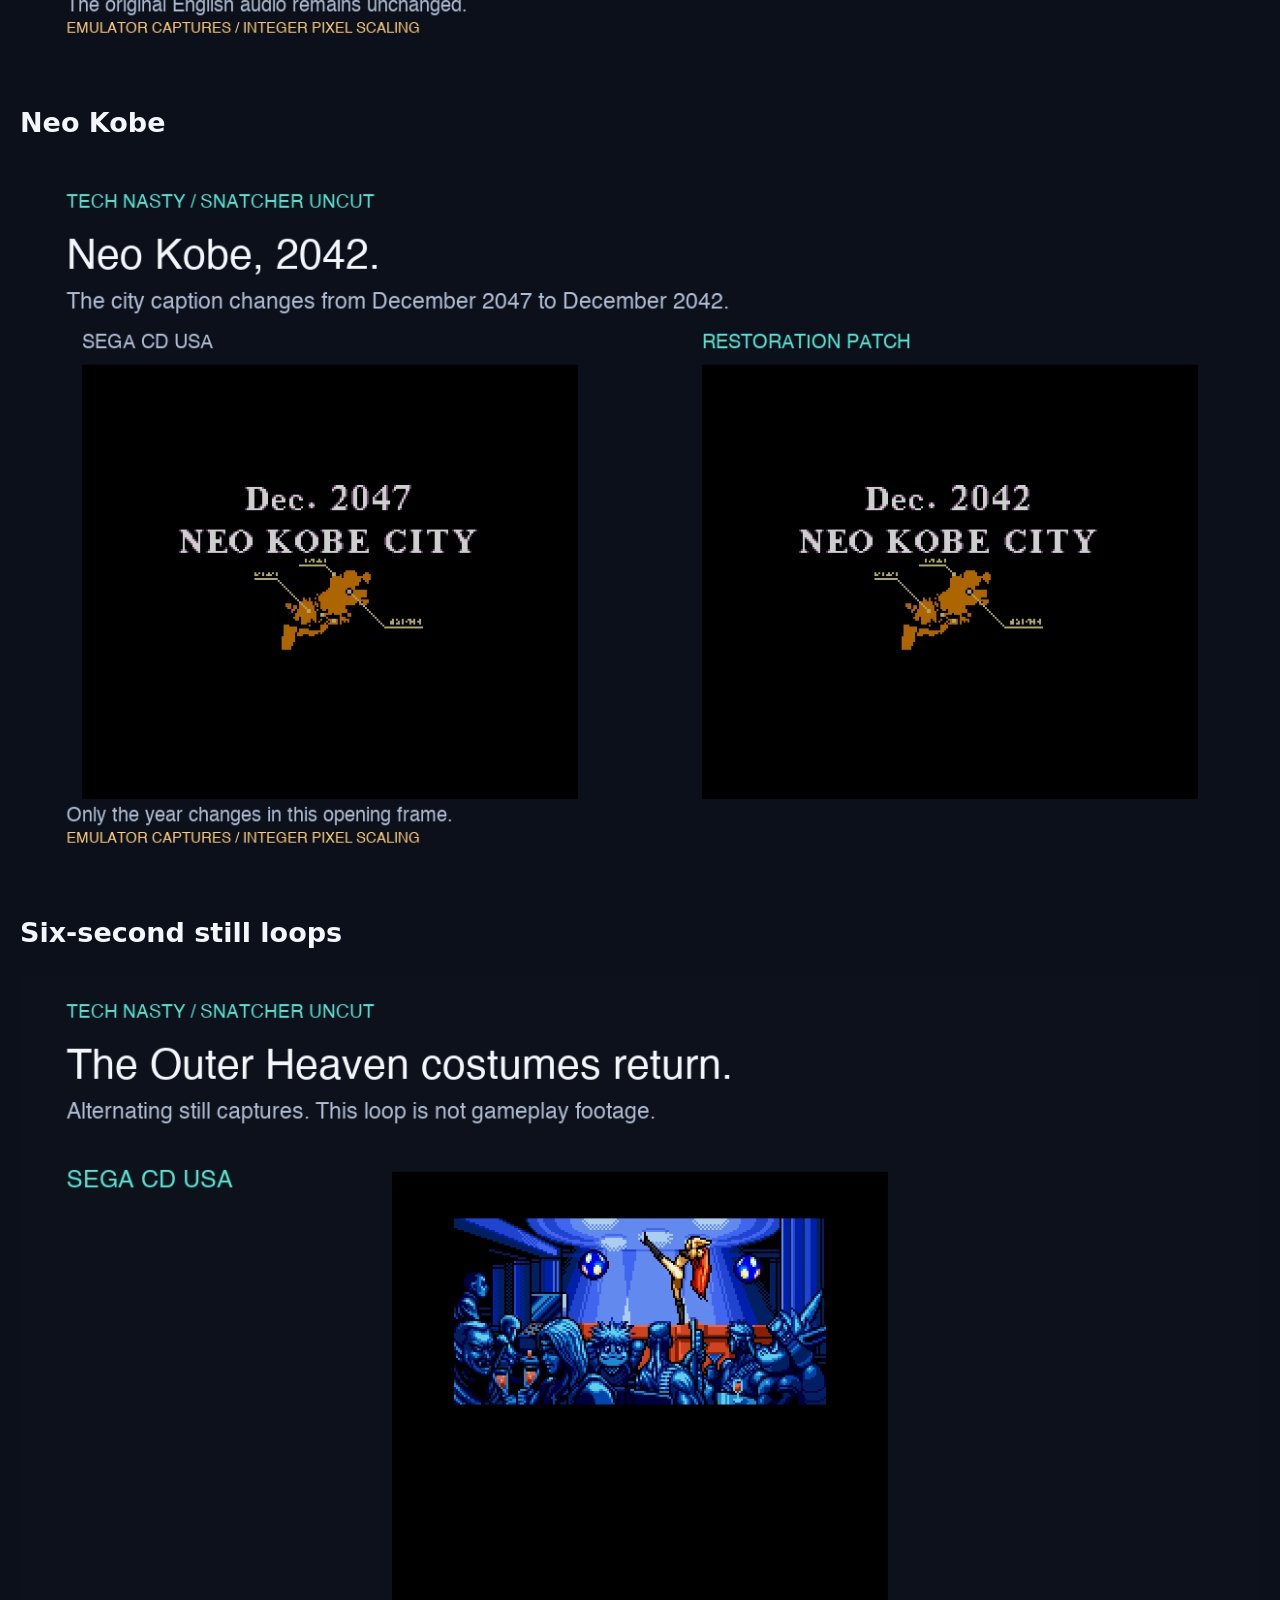
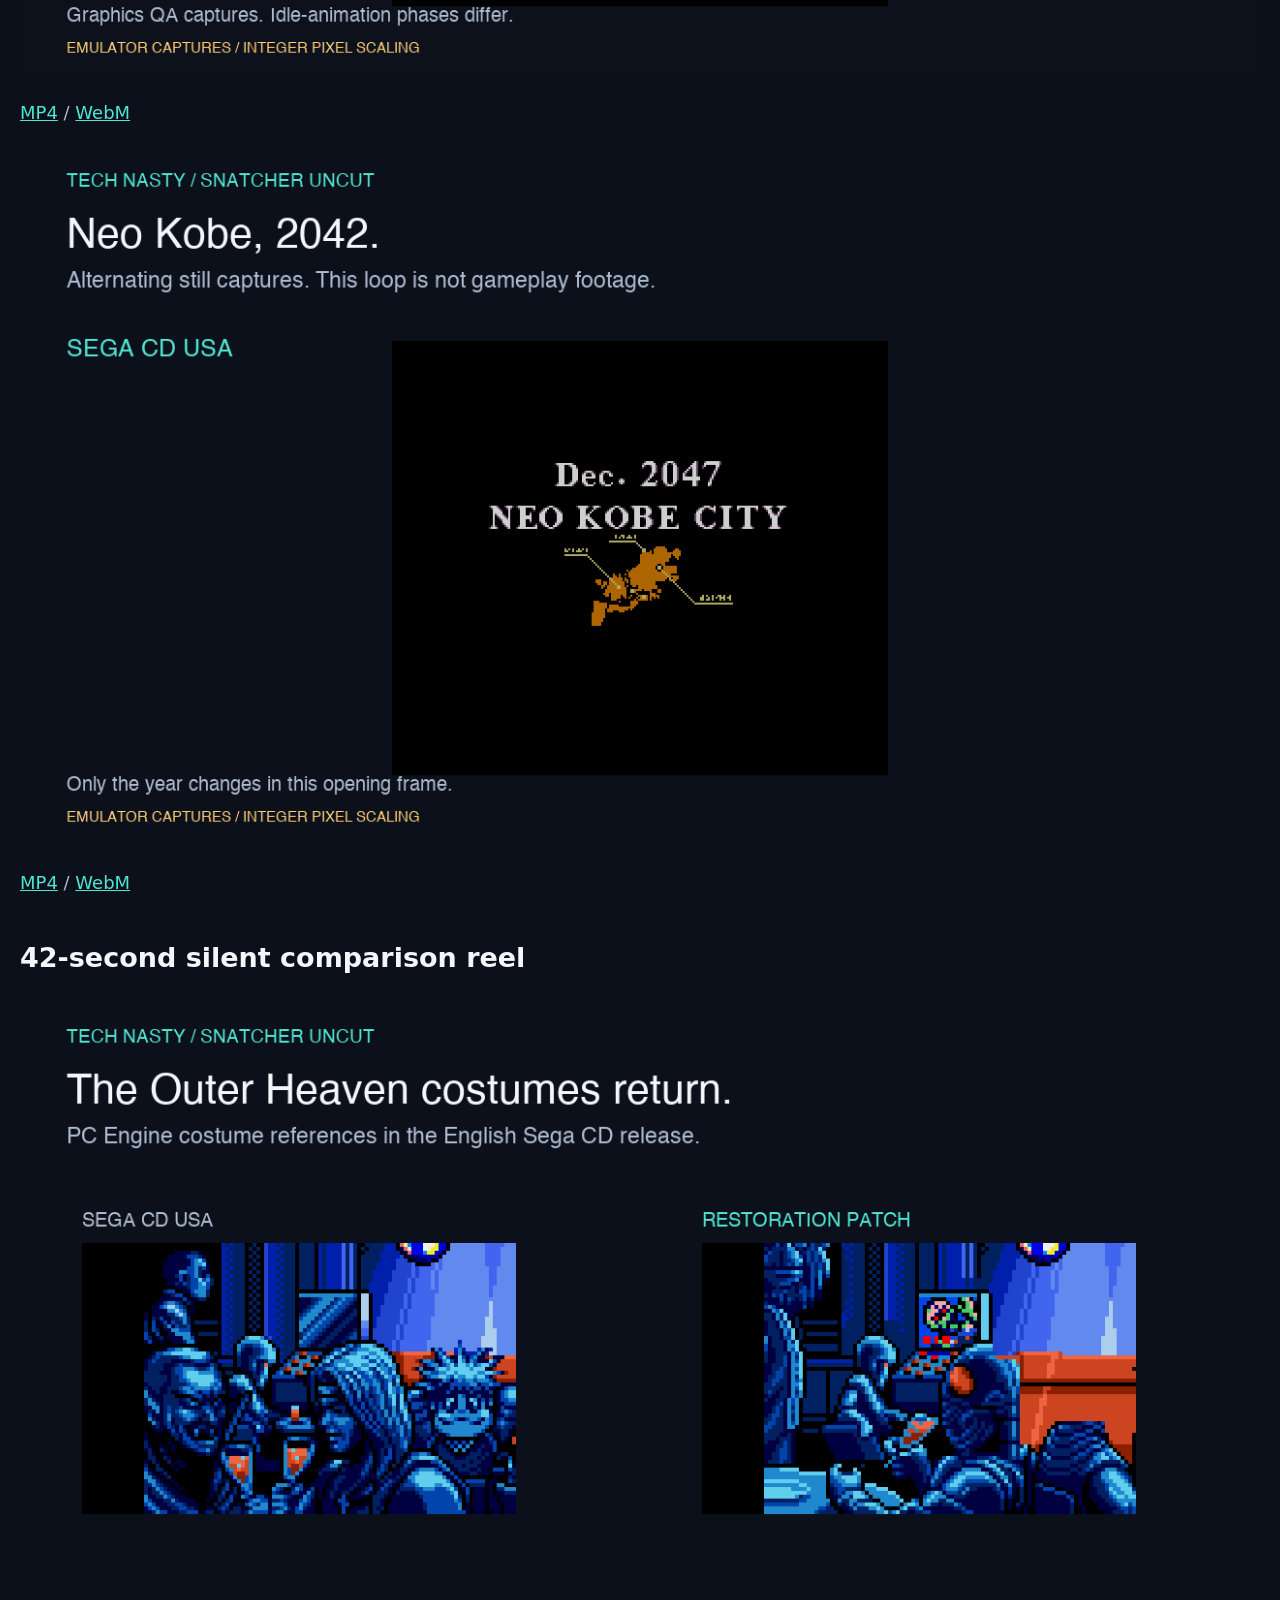
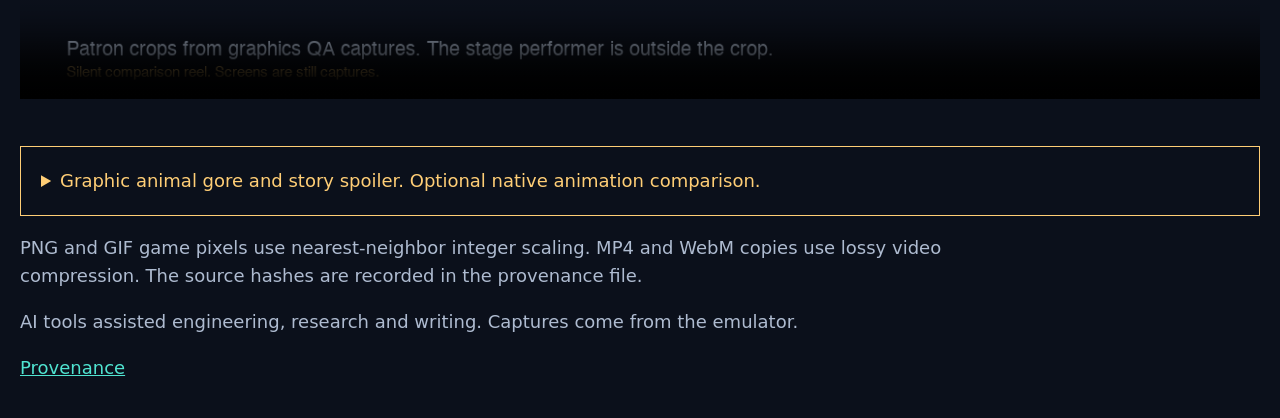
==== commit e9a5c555: "Write the project page in plain language" ====
--- a/media/index.html
+++ b/media/index.html
@@ -1 +1 @@
-<!doctype html><html lang="en"><meta charset="utf-8"><meta name="viewport" content="width=device-width, initial-scale=1"><title>Snatcher Uncut media review</title><style>body{background:#0b101b;color:#f3f6fa;font:18px/1.55 system-ui,sans-serif;max-width:1280px;margin:36px auto;padding:0 20px}p{max-width:950px;color:#aebbd0}a{color:#50e4d1}img,video{width:100%;height:auto}section{margin:40px 0}details{border:1px solid #ffce76;padding:20px}summary{color:#ffce76;cursor:pointer}</style><h1>Snatcher Uncut media review</h1><p>Source and patched emulator captures. Still loops are labelled. The reel is silent. These media were recorded before the owner reported success on a U.S. Genesis Model 2 with Mega EverDrive Pro. Full console test coverage is undocumented.</p><section><h2>Outer Heaven</h2><img src="assets/outer-heaven-hero.png" alt="Outer Heaven original and patched comparison"></section><section><h2>Six costume views</h2><img src="assets/costume-gallery.png" alt="Six costume views original and patched comparison"></section><section><h2>Moscow</h2><img src="assets/moscow-comparison.png" alt="Moscow original and patched comparison"></section><section><h2>Newspaper</h2><img src="assets/newspaper-comparison.png" alt="Newspaper original and patched comparison"></section><section><h2>Neo Kobe</h2><img src="assets/neokobe-comparison.png" alt="Neo Kobe original and patched comparison"></section><section><h2>Six-second still loops</h2><img src="assets/outer-heaven-still-loop.gif" alt="Alternating source and patched still captures"><p><a href="assets/outer-heaven-still-loop.mp4">MP4</a> / <a href="assets/outer-heaven-still-loop.webm">WebM</a></p><img src="assets/chronology-still-loop.gif" alt="Alternating source and patched still captures"><p><a href="assets/chronology-still-loop.mp4">MP4</a> / <a href="assets/chronology-still-loop.webm">WebM</a></p></section><section><h2>42-second silent comparison reel</h2><video controls preload="none" poster="assets/release-reel-poster.png"><source src="assets/release-reel.mp4" type="video/mp4"><source src="assets/release-reel.webm" type="video/webm"></video></section><details><summary>Graphic animal gore and story spoiler. Optional native animation comparison.</summary><p>This five-second clip uses existing graphics QA frames. It does not show natural story progression. GIF timing approximates the captured sequence.</p><img loading="lazy" src="assets/dog-native-comparison-GORE.gif" alt="Graphic fictional animal corpse comparison"></details><p>PNG and GIF game pixels use nearest-neighbor integer scaling. MP4 and WebM copies use lossy video compression. The source hashes are recorded in the provenance file.</p><p>AI tools assisted engineering, research and writing. Captures come from the emulator.</p><p><a href="provenance.json">Provenance</a></p></html>+<!doctype html><html lang="en"><meta charset="utf-8"><meta name="viewport" content="width=device-width, initial-scale=1"><title>Snatcher Uncut media review</title><style>body{background:#0b101b;color:#f3f6fa;font:18px/1.55 system-ui,sans-serif;max-width:1280px;margin:36px auto;padding:0 20px}p{max-width:950px;color:#aebbd0}a{color:#50e4d1}img,video{width:100%;height:auto}section{margin:40px 0}details{border:1px solid #ffce76;padding:20px}summary{color:#ffce76;cursor:pointer}</style><h1>Snatcher Uncut media review</h1><p>Source and patched emulator captures. Still loops are labelled. The reel is silent. I tested the patch on my U.S. Genesis Model 2 with a Mega EverDrive Pro. The full playthrough and save/load checks were done in the emulator.</p><section><h2>Outer Heaven</h2><img src="assets/outer-heaven-hero.png" alt="Outer Heaven original and patched comparison"></section><section><h2>Six costume views</h2><img src="assets/costume-gallery.png" alt="Six costume views original and patched comparison"></section><section><h2>Moscow</h2><img src="assets/moscow-comparison.png" alt="Moscow original and patched comparison"></section><section><h2>Newspaper</h2><img src="assets/newspaper-comparison.png" alt="Newspaper original and patched comparison"></section><section><h2>Neo Kobe</h2><img src="assets/neokobe-comparison.png" alt="Neo Kobe original and patched comparison"></section><section><h2>Six-second still loops</h2><img src="assets/outer-heaven-still-loop.gif" alt="Alternating source and patched still captures"><p><a href="assets/outer-heaven-still-loop.mp4">MP4</a> / <a href="assets/outer-heaven-still-loop.webm">WebM</a></p><img src="assets/chronology-still-loop.gif" alt="Alternating source and patched still captures"><p><a href="assets/chronology-still-loop.mp4">MP4</a> / <a href="assets/chronology-still-loop.webm">WebM</a></p></section><section><h2>42-second silent comparison reel</h2><video controls preload="none" poster="assets/release-reel-poster.png"><source src="assets/release-reel.mp4" type="video/mp4"><source src="assets/release-reel.webm" type="video/webm"></video></section><details><summary>Graphic animal gore and story spoiler. Optional native animation comparison.</summary><p>This five-second clip uses existing graphics QA frames. It does not show natural story progression. GIF timing approximates the captured sequence.</p><img loading="lazy" src="assets/dog-native-comparison-GORE.gif" alt="Graphic fictional animal corpse comparison"></details><p>PNG and GIF game pixels use nearest-neighbor integer scaling. MP4 and WebM copies use lossy video compression. The source hashes are recorded in the provenance file.</p><p>AI tools assisted engineering, research and writing. Captures come from the emulator.</p><p><a href="provenance.json">Provenance</a></p></html>
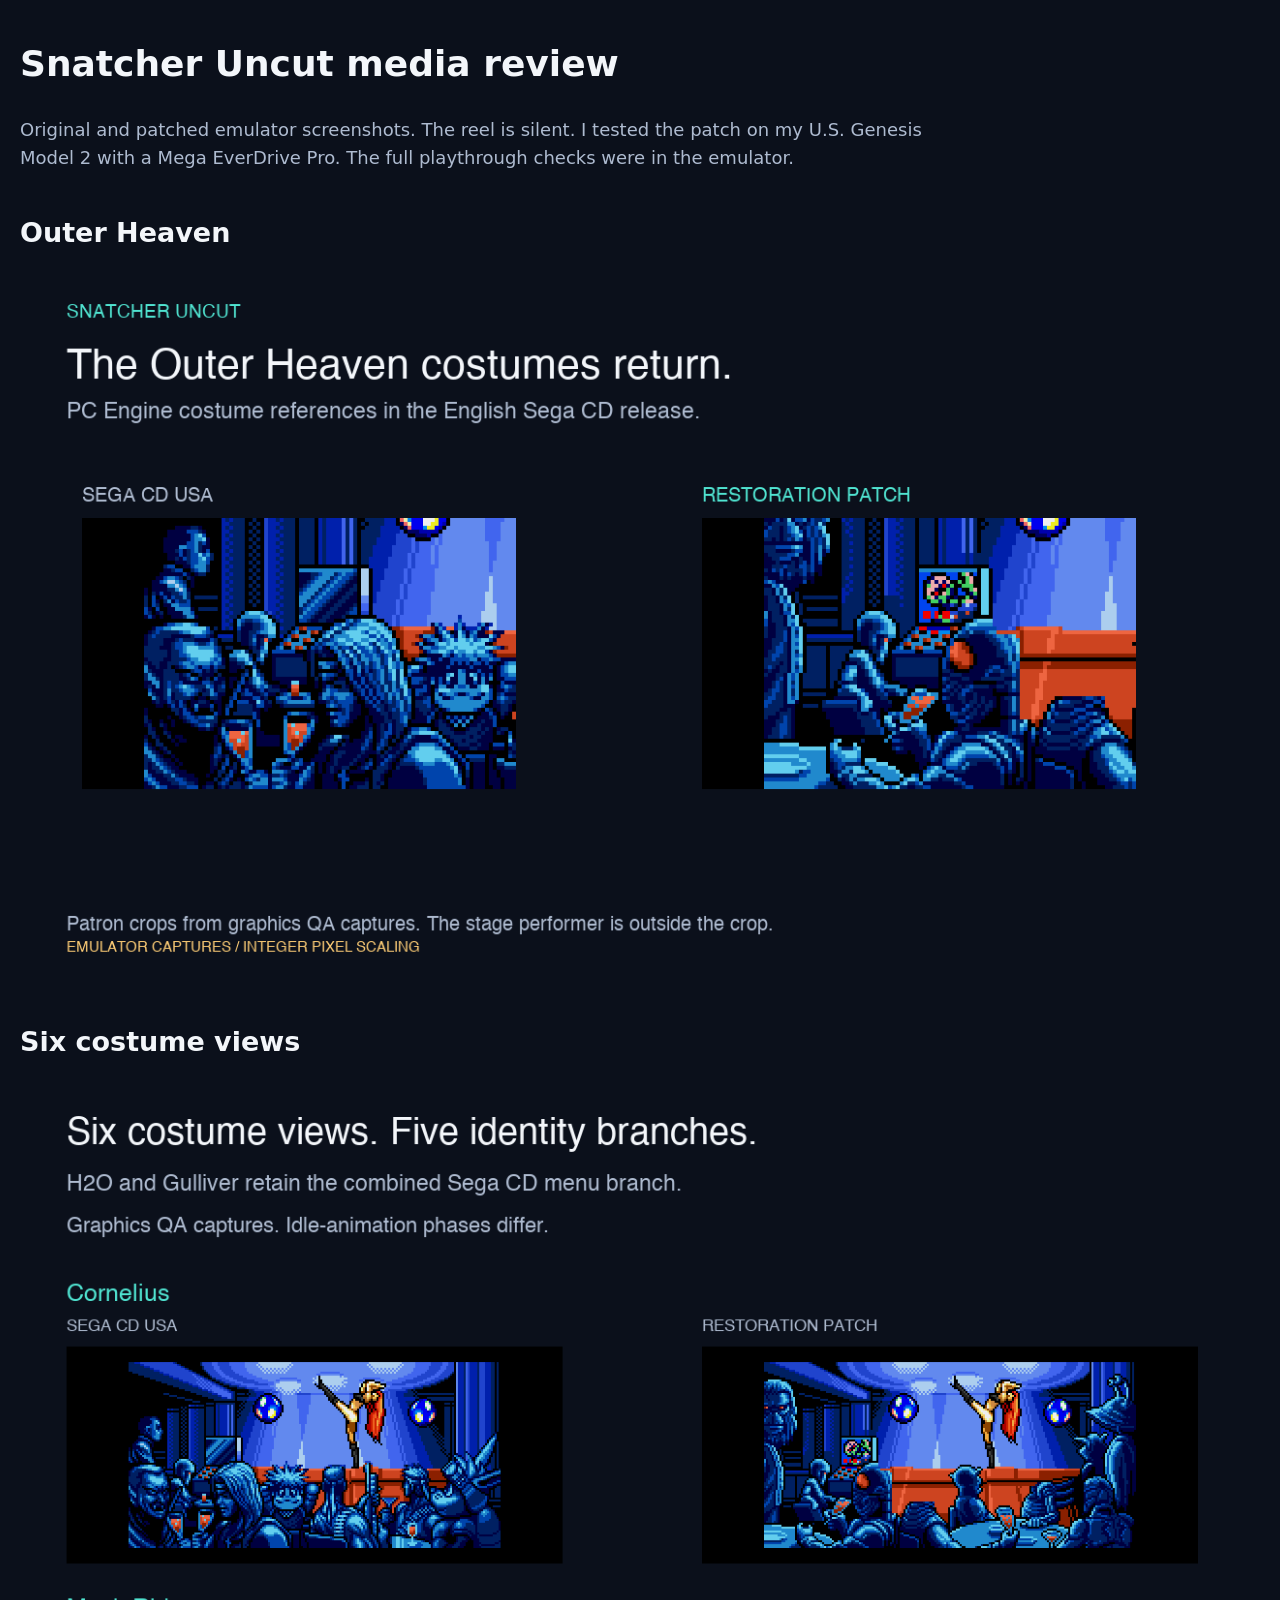
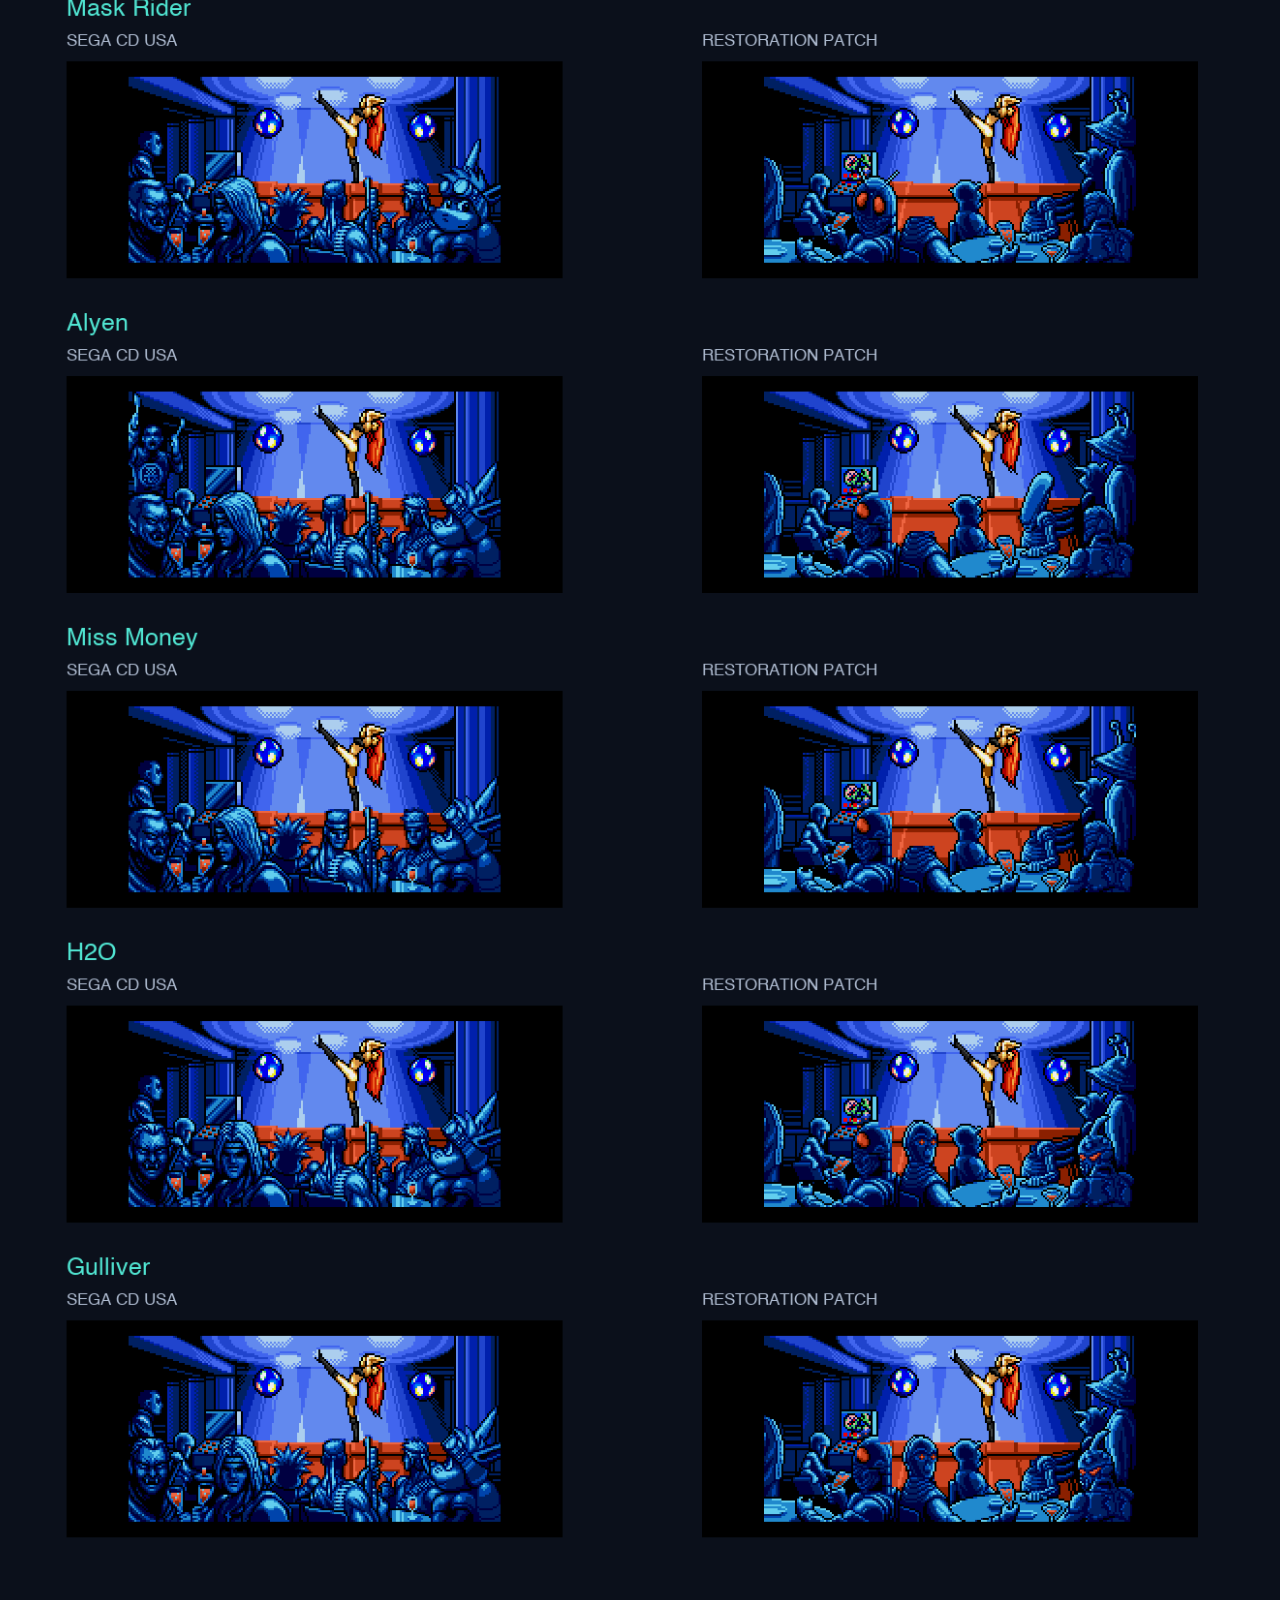
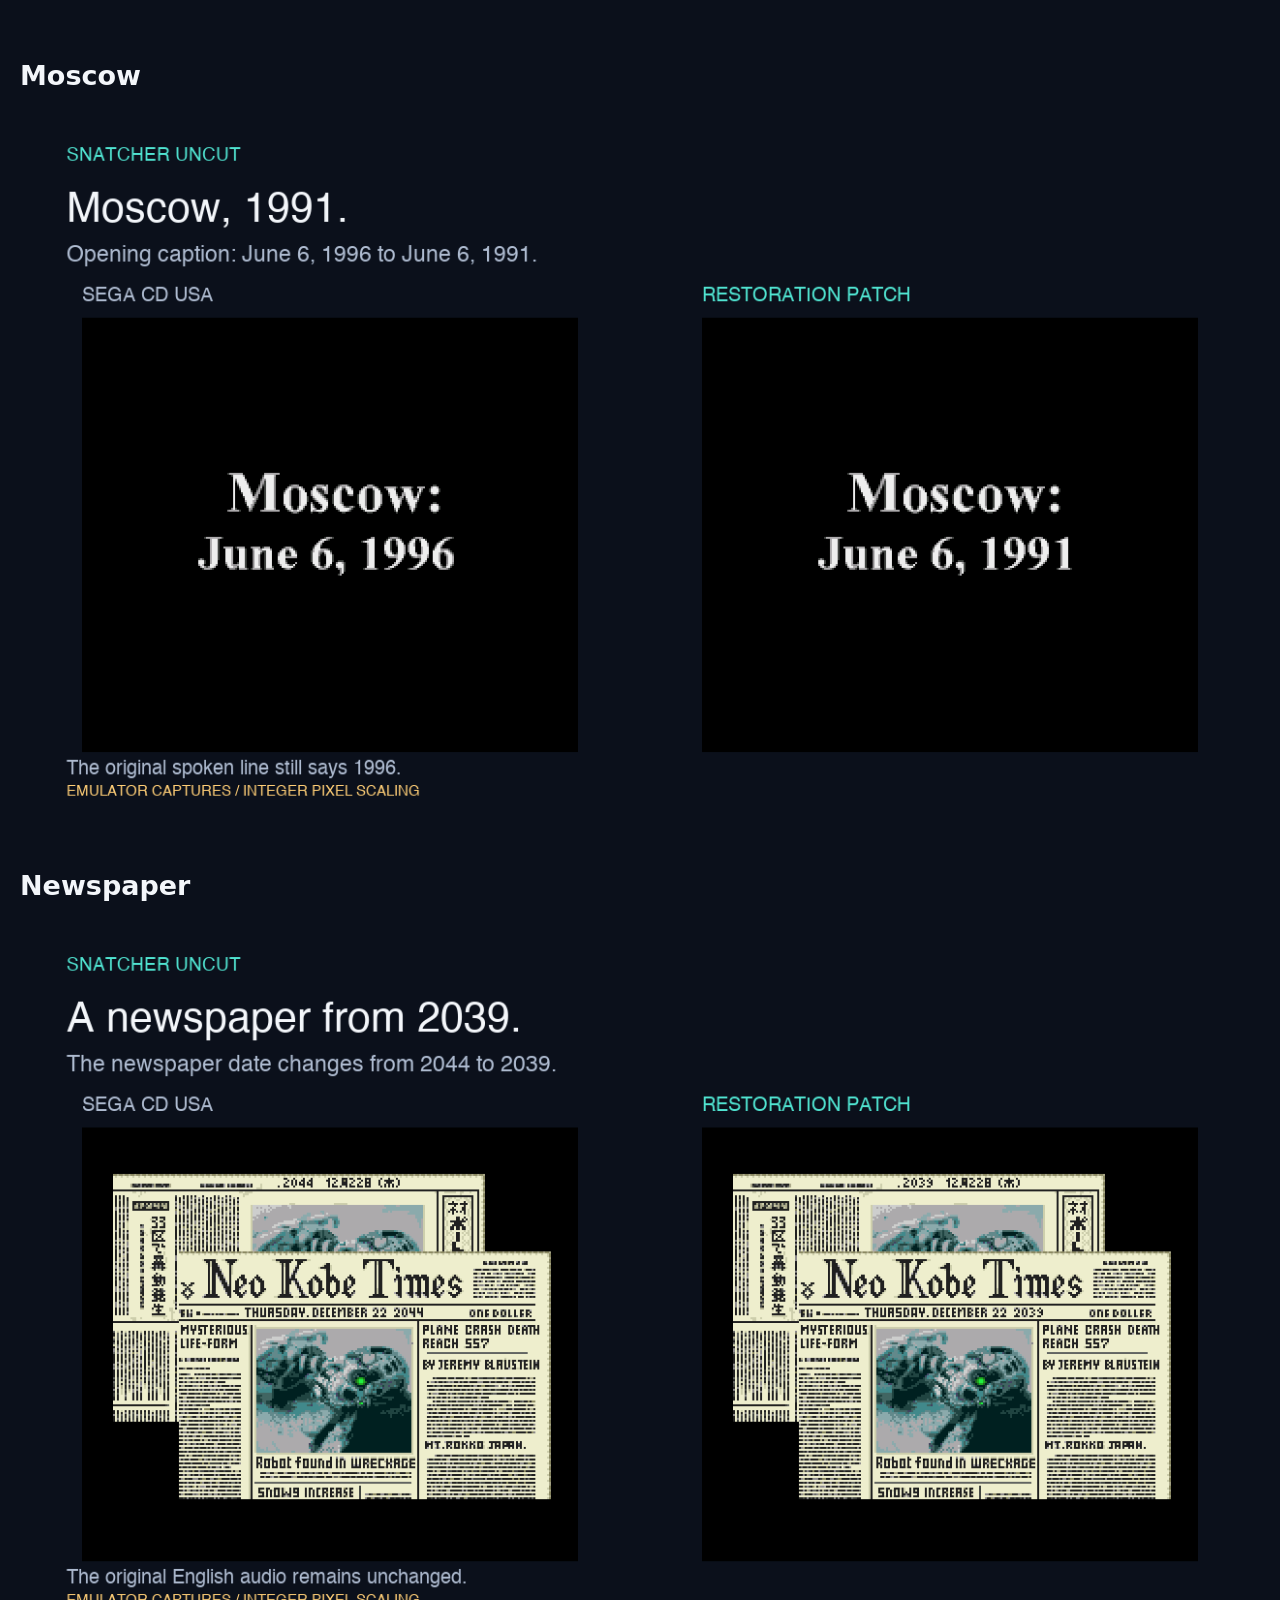
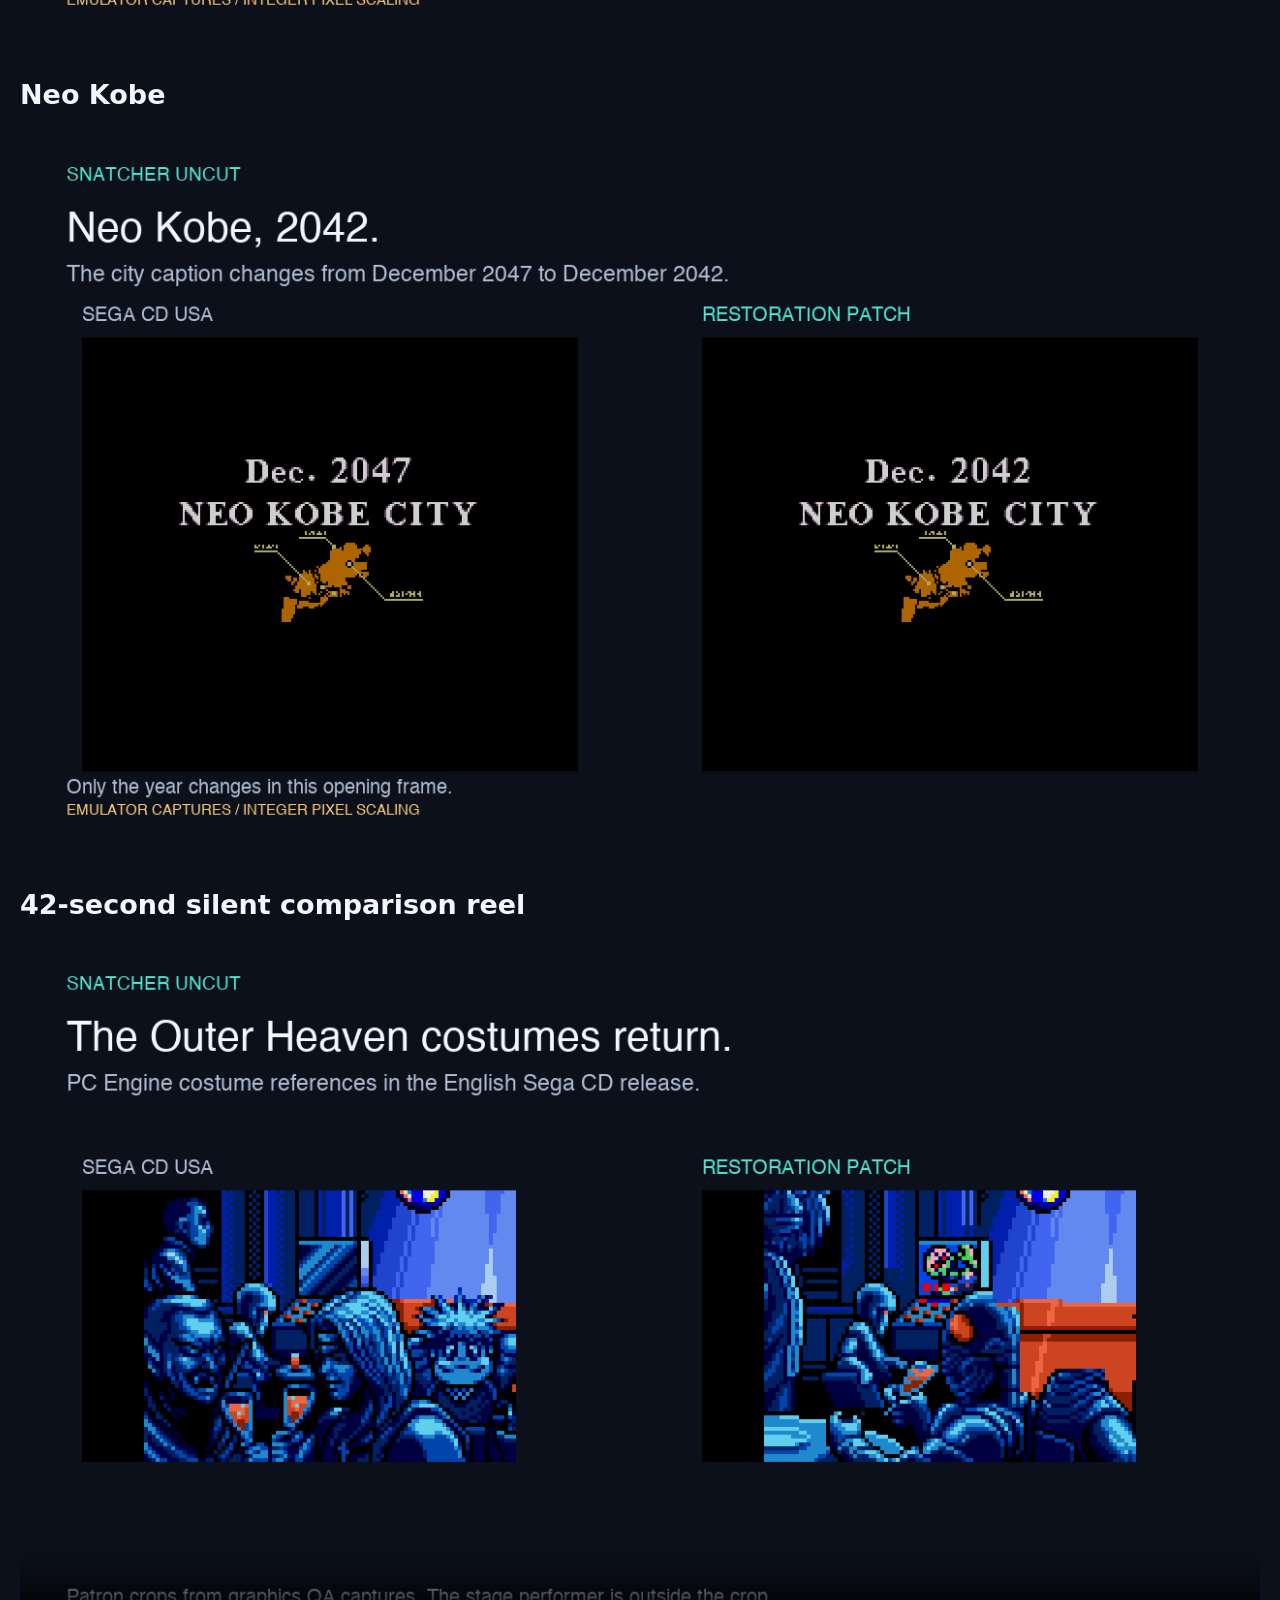
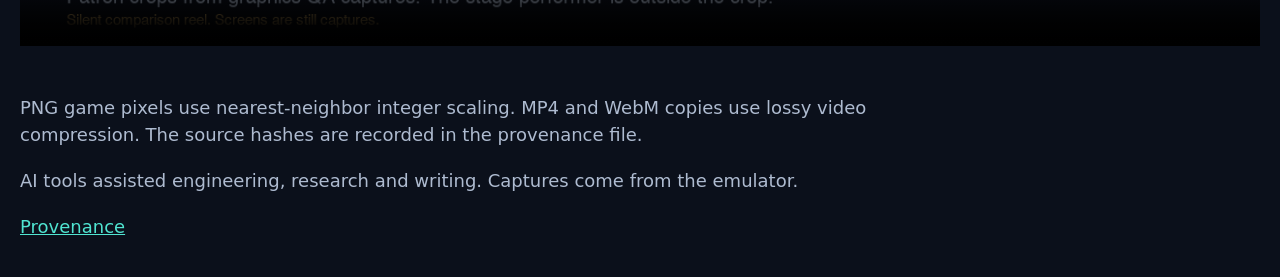
==== commit 719a76ae: "Remove comparison GIF embeds and publisher branding" ====
--- a/media/index.html
+++ b/media/index.html
@@ -1 +1 @@
-<!doctype html><html lang="en"><meta charset="utf-8"><meta name="viewport" content="width=device-width, initial-scale=1"><title>Snatcher Uncut media review</title><style>body{background:#0b101b;color:#f3f6fa;font:18px/1.55 system-ui,sans-serif;max-width:1280px;margin:36px auto;padding:0 20px}p{max-width:950px;color:#aebbd0}a{color:#50e4d1}img,video{width:100%;height:auto}section{margin:40px 0}details{border:1px solid #ffce76;padding:20px}summary{color:#ffce76;cursor:pointer}</style><h1>Snatcher Uncut media review</h1><p>Source and patched emulator captures. Still loops are labelled. The reel is silent. I tested the patch on my U.S. Genesis Model 2 with a Mega EverDrive Pro. The full playthrough and save/load checks were done in the emulator.</p><section><h2>Outer Heaven</h2><img src="assets/outer-heaven-hero.png" alt="Outer Heaven original and patched comparison"></section><section><h2>Six costume views</h2><img src="assets/costume-gallery.png" alt="Six costume views original and patched comparison"></section><section><h2>Moscow</h2><img src="assets/moscow-comparison.png" alt="Moscow original and patched comparison"></section><section><h2>Newspaper</h2><img src="assets/newspaper-comparison.png" alt="Newspaper original and patched comparison"></section><section><h2>Neo Kobe</h2><img src="assets/neokobe-comparison.png" alt="Neo Kobe original and patched comparison"></section><section><h2>Six-second still loops</h2><img src="assets/outer-heaven-still-loop.gif" alt="Alternating source and patched still captures"><p><a href="assets/outer-heaven-still-loop.mp4">MP4</a> / <a href="assets/outer-heaven-still-loop.webm">WebM</a></p><img src="assets/chronology-still-loop.gif" alt="Alternating source and patched still captures"><p><a href="assets/chronology-still-loop.mp4">MP4</a> / <a href="assets/chronology-still-loop.webm">WebM</a></p></section><section><h2>42-second silent comparison reel</h2><video controls preload="none" poster="assets/release-reel-poster.png"><source src="assets/release-reel.mp4" type="video/mp4"><source src="assets/release-reel.webm" type="video/webm"></video></section><details><summary>Graphic animal gore and story spoiler. Optional native animation comparison.</summary><p>This five-second clip uses existing graphics QA frames. It does not show natural story progression. GIF timing approximates the captured sequence.</p><img loading="lazy" src="assets/dog-native-comparison-GORE.gif" alt="Graphic fictional animal corpse comparison"></details><p>PNG and GIF game pixels use nearest-neighbor integer scaling. MP4 and WebM copies use lossy video compression. The source hashes are recorded in the provenance file.</p><p>AI tools assisted engineering, research and writing. Captures come from the emulator.</p><p><a href="provenance.json">Provenance</a></p></html>+<!doctype html><html lang="en"><meta charset="utf-8"><meta name="viewport" content="width=device-width, initial-scale=1"><title>Snatcher Uncut media review</title><style>body{background:#0b101b;color:#f3f6fa;font:18px/1.55 system-ui,sans-serif;max-width:1280px;margin:36px auto;padding:0 20px}p{max-width:950px;color:#aebbd0}a{color:#50e4d1}img,video{width:100%;height:auto}section{margin:40px 0}details{border:1px solid #ffce76;padding:20px}summary{color:#ffce76;cursor:pointer}</style><h1>Snatcher Uncut media review</h1><p>Original and patched emulator screenshots. The reel is silent. I tested the patch on my U.S. Genesis Model 2 with a Mega EverDrive Pro. The full playthrough checks were in the emulator.</p><section><h2>Outer Heaven</h2><img src="assets/outer-heaven-hero.png" alt="Outer Heaven original and patched comparison"></section><section><h2>Six costume views</h2><img src="assets/costume-gallery.png" alt="Six costume views original and patched comparison"></section><section><h2>Moscow</h2><img src="assets/moscow-comparison.png" alt="Moscow original and patched comparison"></section><section><h2>Newspaper</h2><img src="assets/newspaper-comparison.png" alt="Newspaper original and patched comparison"></section><section><h2>Neo Kobe</h2><img src="assets/neokobe-comparison.png" alt="Neo Kobe original and patched comparison"></section><section><h2>42-second silent comparison reel</h2><video controls preload="none" poster="assets/release-reel-poster.png"><source src="assets/release-reel.mp4" type="video/mp4"><source src="assets/release-reel.webm" type="video/webm"></video></section><p>PNG game pixels use nearest-neighbor integer scaling. MP4 and WebM copies use lossy video compression. The source hashes are recorded in the provenance file.</p><p>AI tools assisted engineering, research and writing. Captures come from the emulator.</p><p><a href="provenance.json">Provenance</a></p></html>
